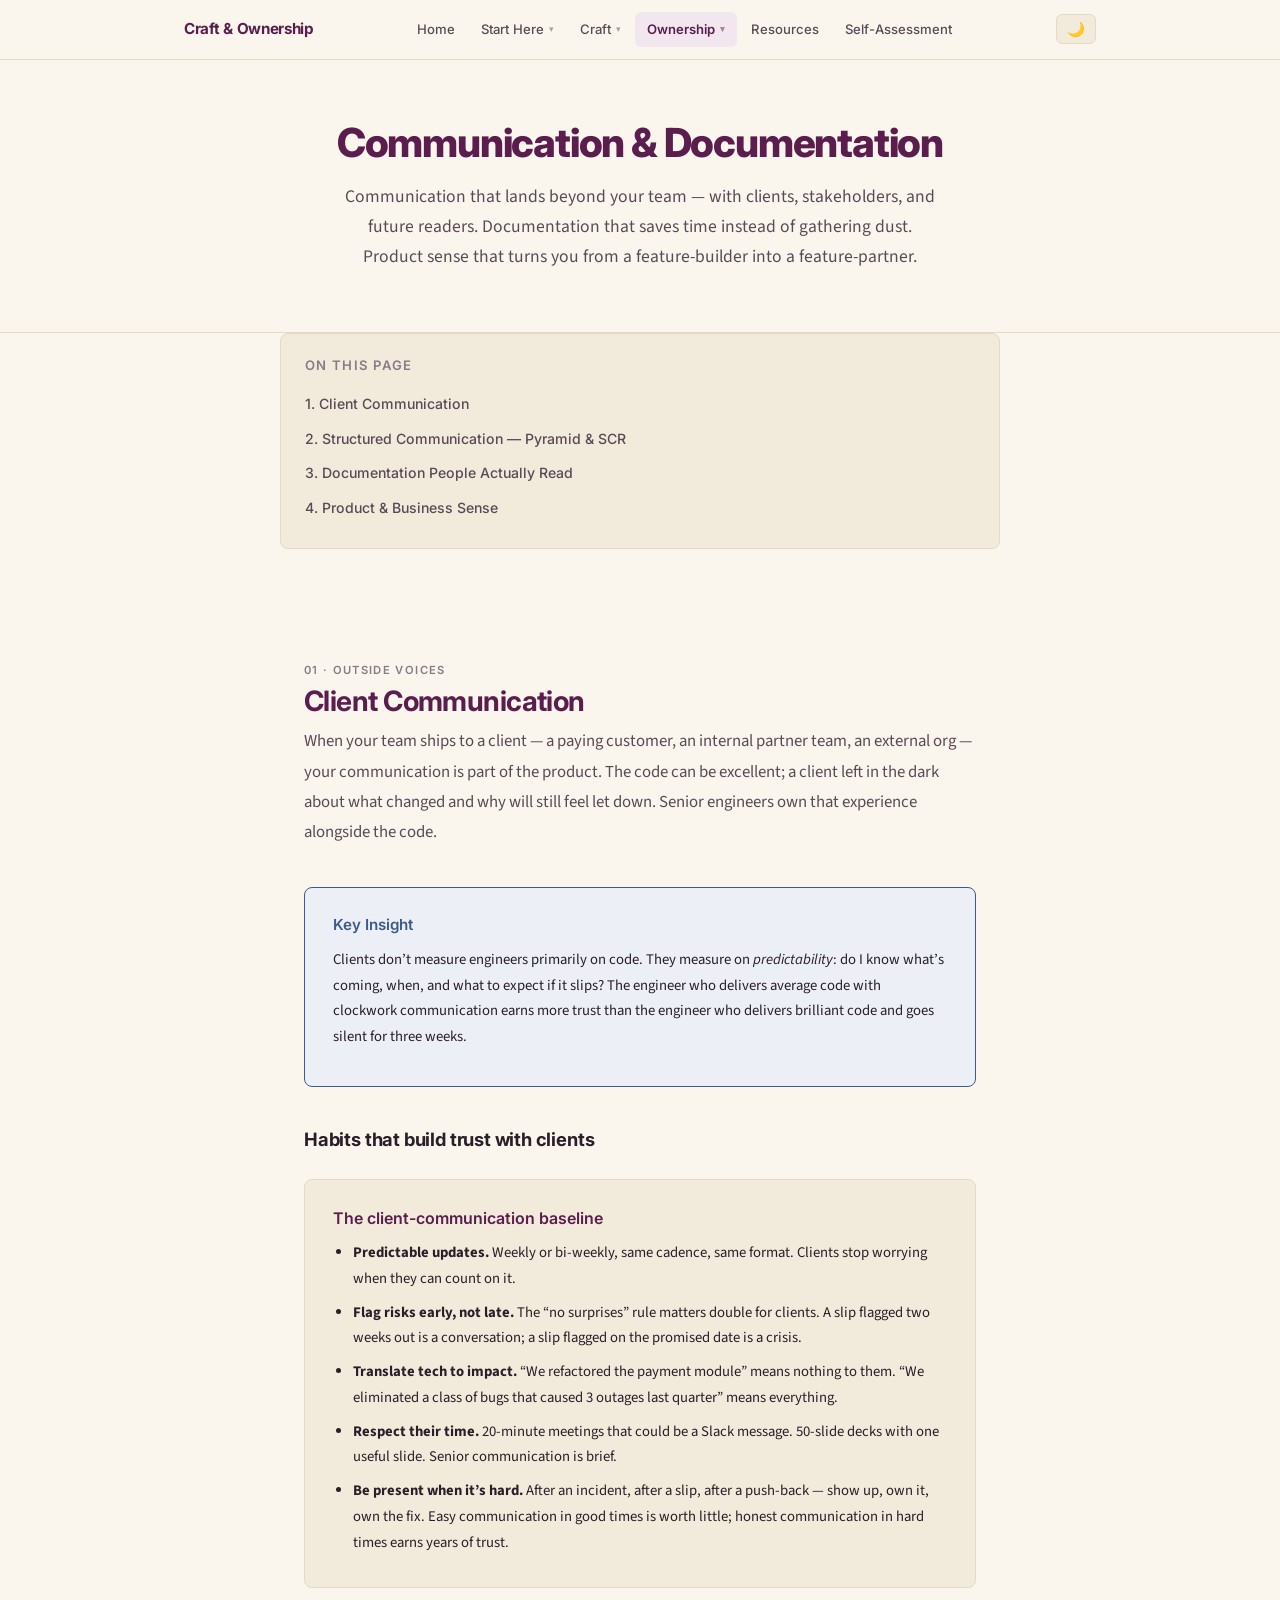
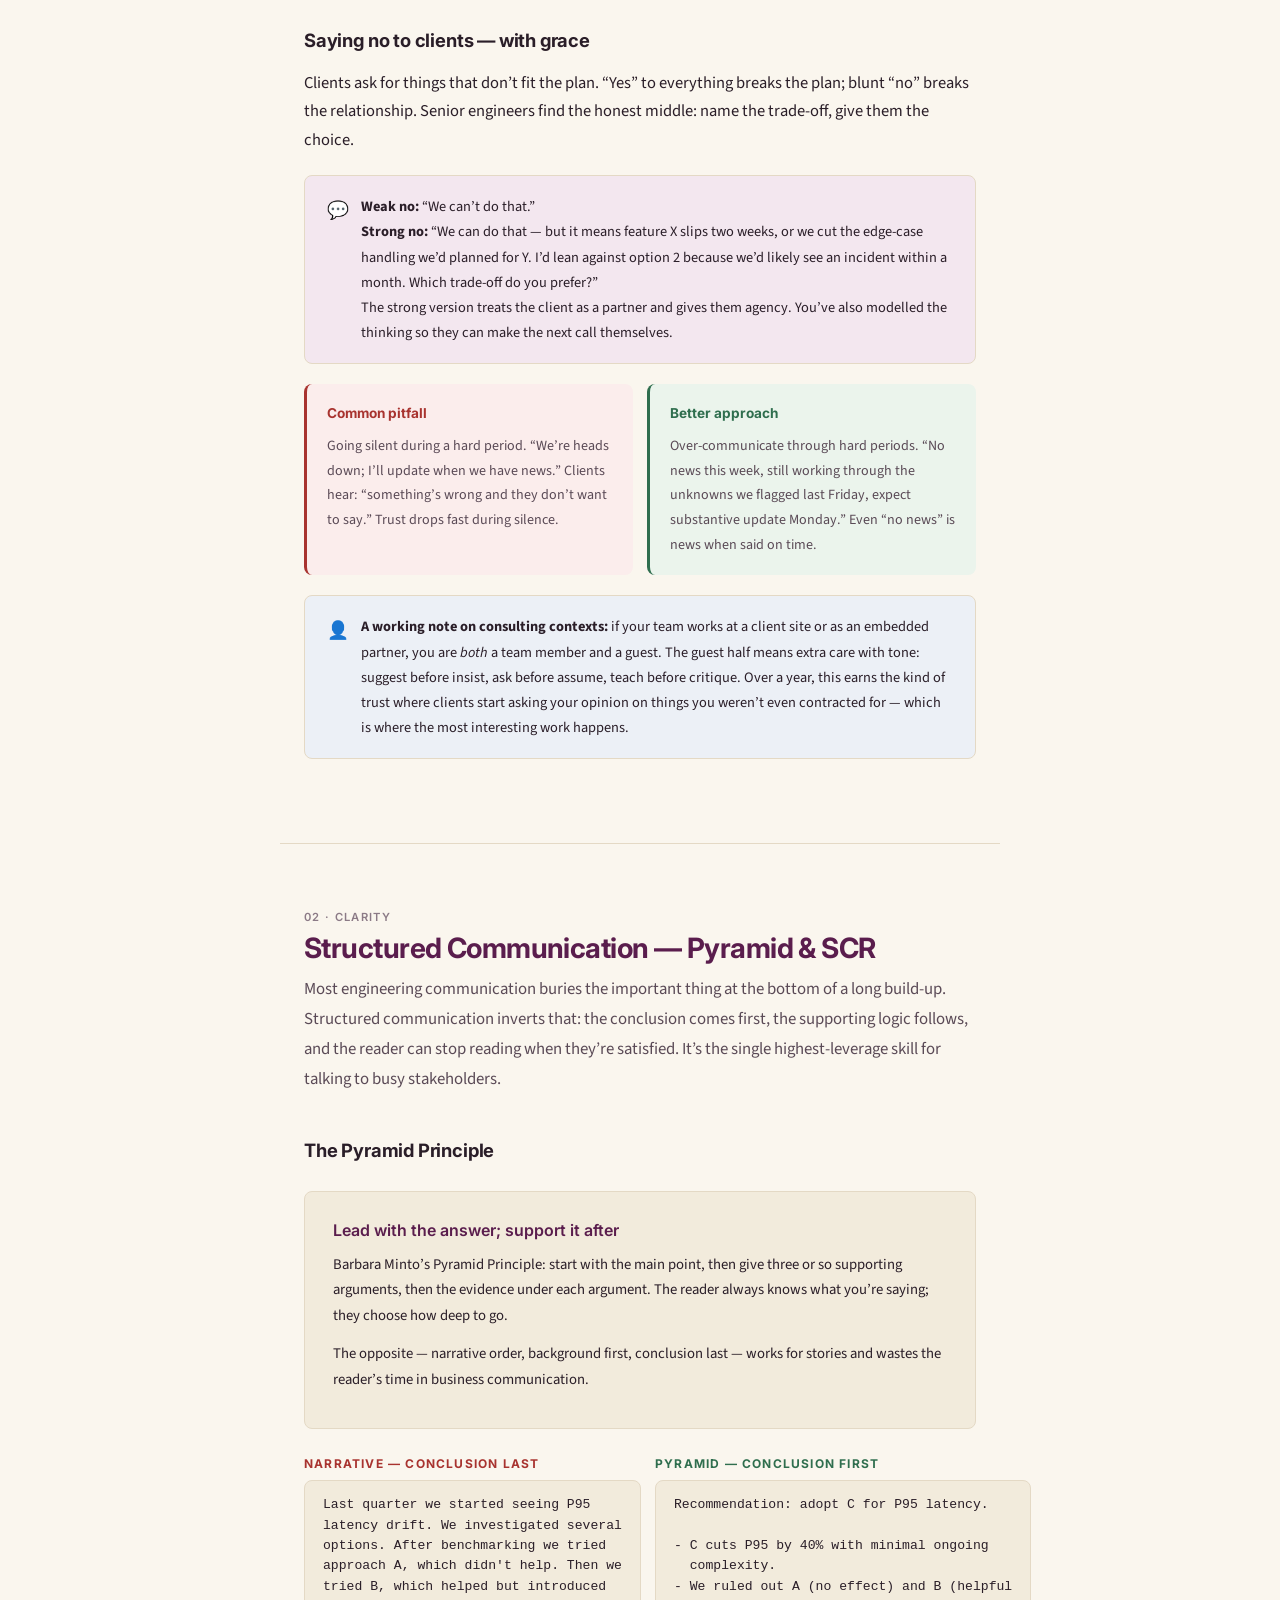
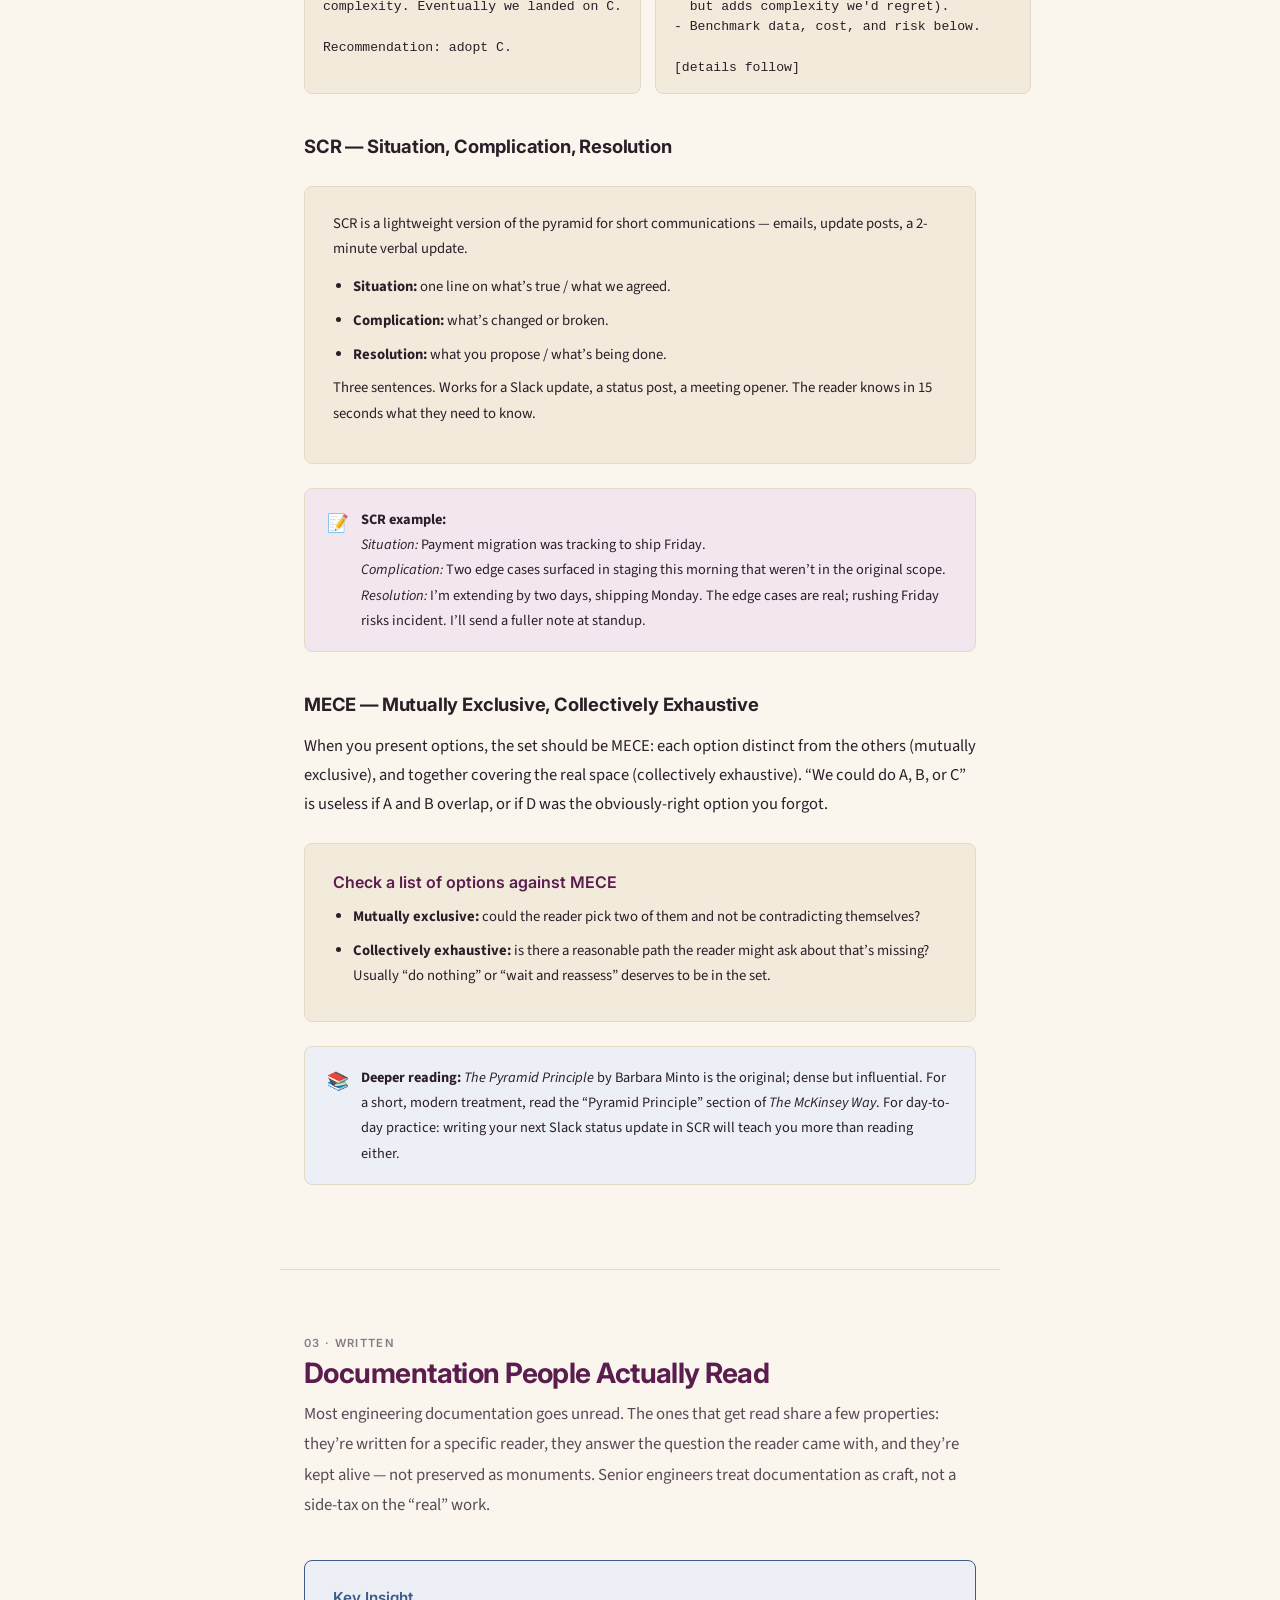
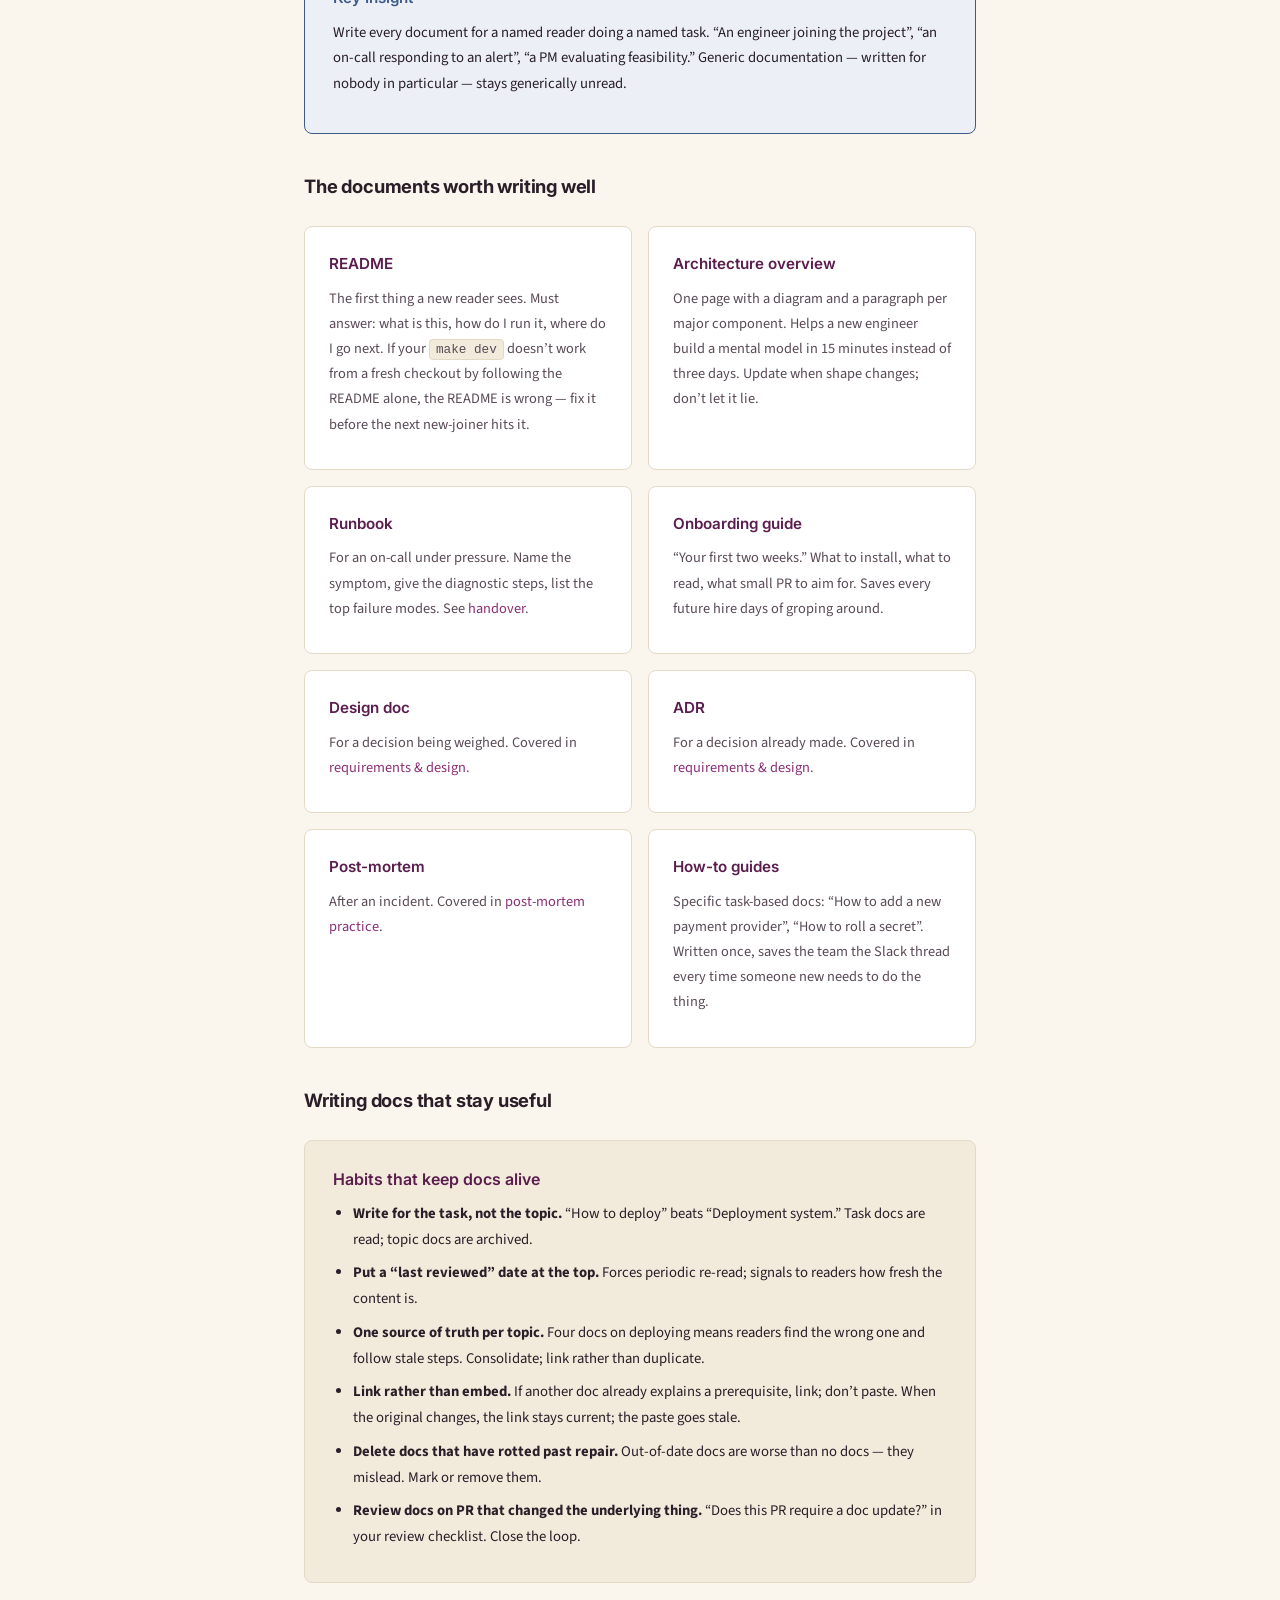
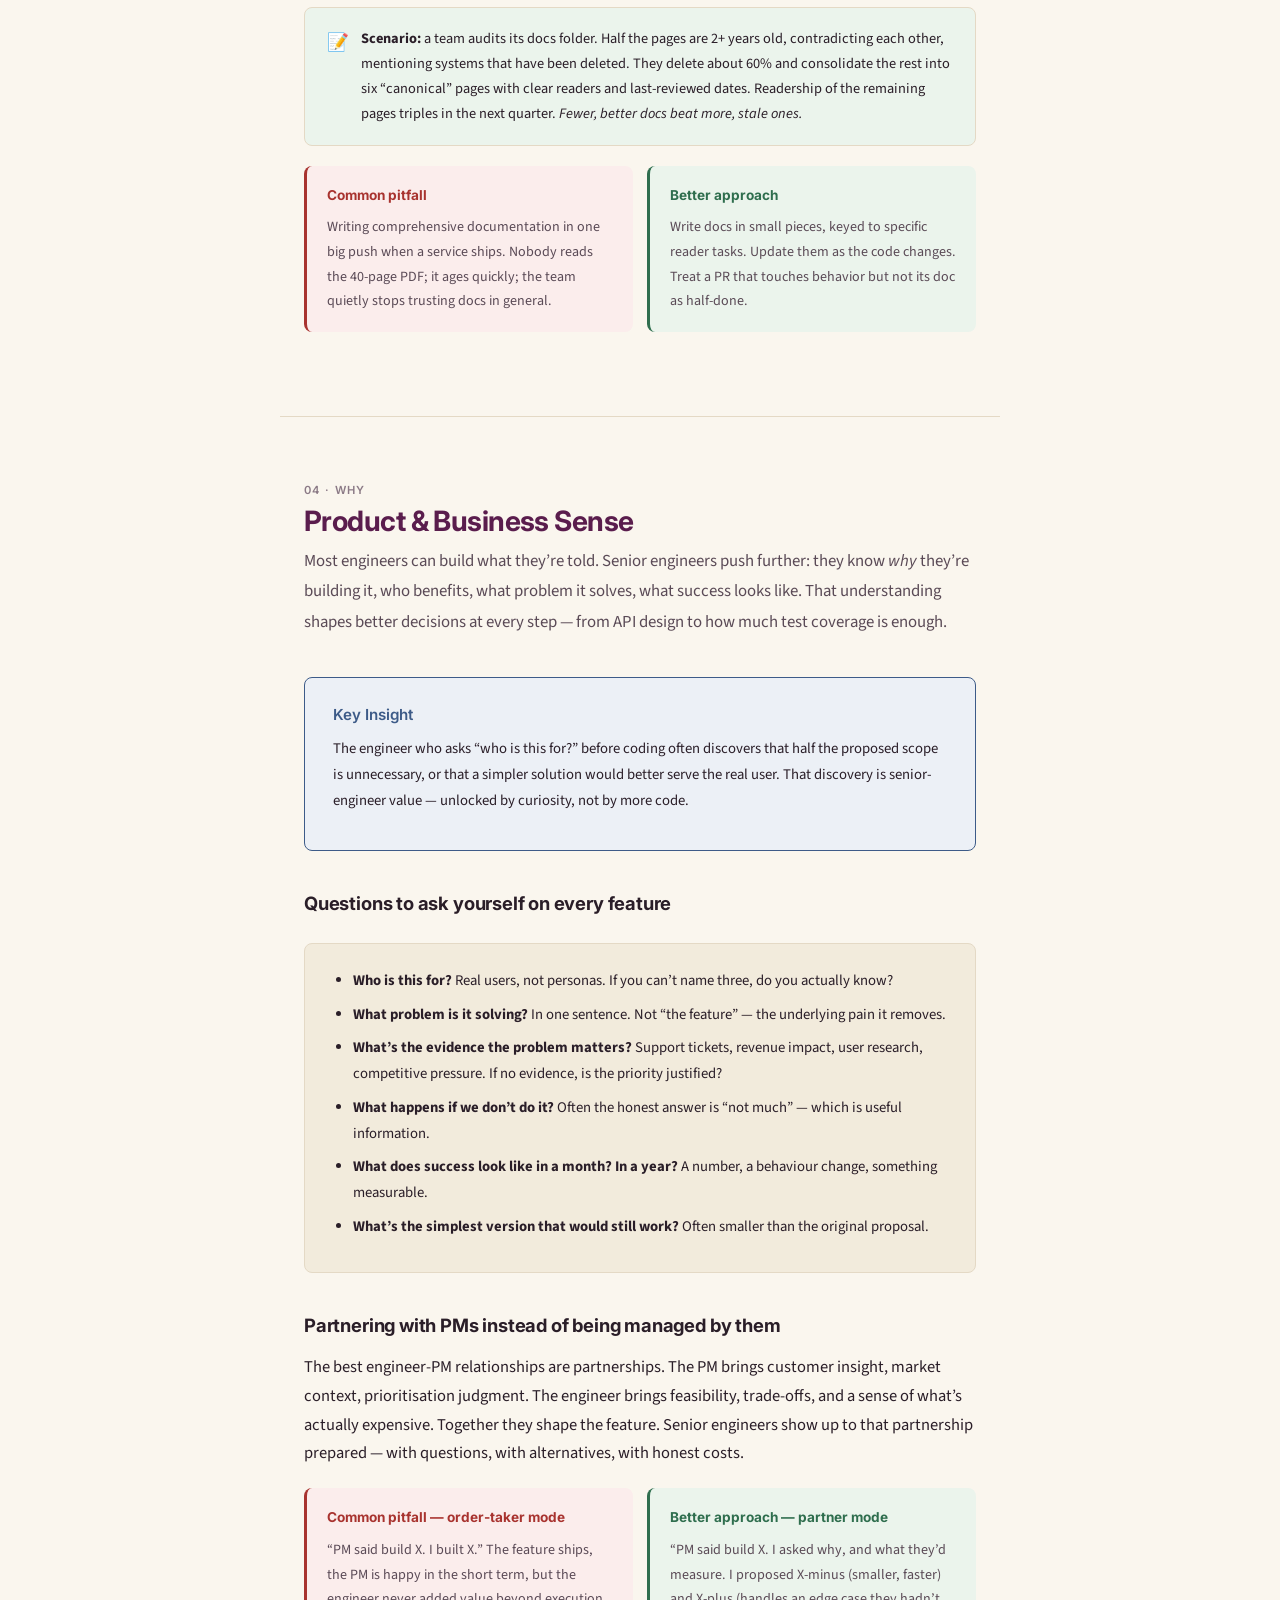
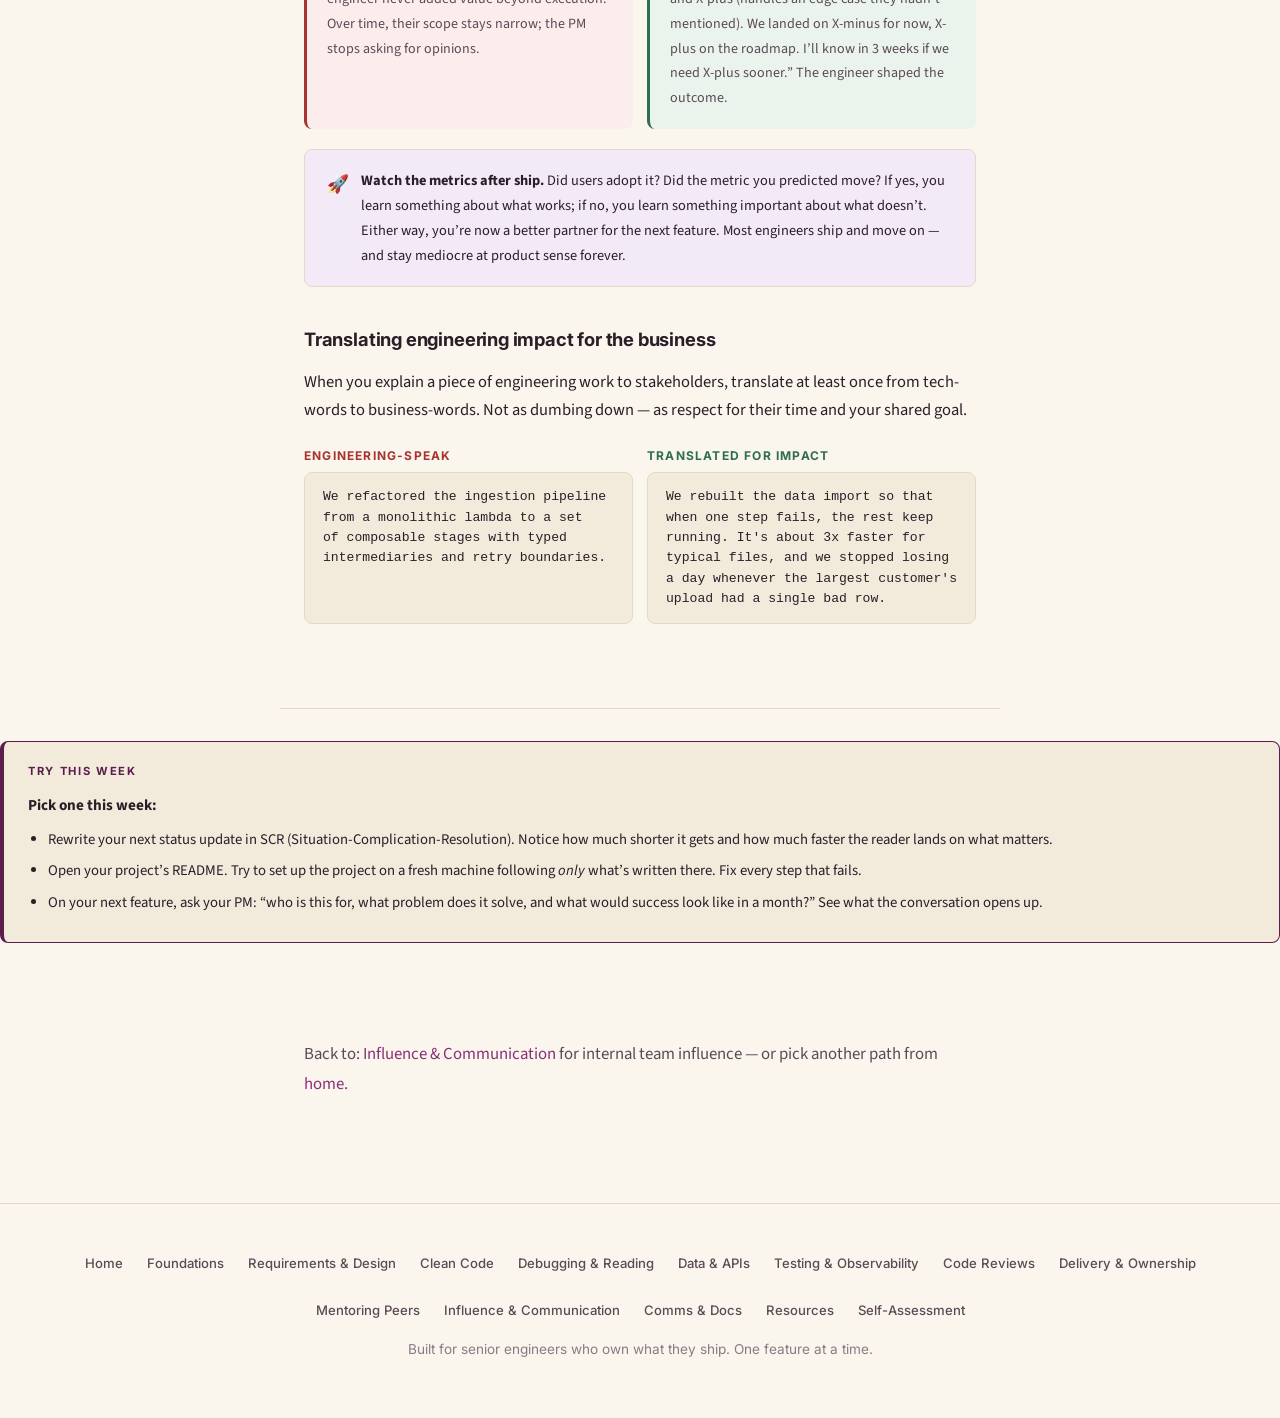
==== communication-docs.html @ ee3b5328 "Initial commit: Craft & Ownership field guide with feedback-driven fixes A self-guided, multi-page f" ====
<!DOCTYPE html>
<html lang="en" data-theme="light">
<head>
  <meta charset="UTF-8">
  <meta name="viewport" content="width=device-width, initial-scale=1.0">
  <title>Communication &amp; Documentation &mdash; Craft &amp; Ownership</title>
  <link rel="preconnect" href="https://fonts.googleapis.com">
  <link rel="preconnect" href="https://fonts.gstatic.com" crossorigin>
  <link href="https://fonts.googleapis.com/css2?family=Inter:wght@400;500;600;700;800&family=Source+Sans+3:wght@400;500;600;700&display=swap" rel="stylesheet">
  <link rel="stylesheet" href="css/styles.css">
</head>
<body data-current-page="communication-docs.html">

  <nav id="navbar">
    <div class="nav-inner">
      <a href="index.html" class="nav-brand">Craft &amp; Ownership</a>
      <div class="nav-links" id="navLinks">
        <a href="index.html">Home</a>
        <div class="nav-dropdown">
          <button class="nav-dropdown-toggle">Start Here</button>
          <div class="nav-dropdown-menu">
            <a href="foundations.html">Foundations</a>
            <a href="requirements-design.html">Requirements &amp; Design</a>
          </div>
        </div>
        <div class="nav-dropdown">
          <button class="nav-dropdown-toggle">Craft</button>
          <div class="nav-dropdown-menu">
            <a href="clean-code.html">Clean Code</a>
            <a href="debugging-reading.html">Debugging &amp; Reading</a>
            <a href="data-api.html">Data &amp; APIs</a>
            <a href="testing-observability.html">Testing &amp; Observability</a>
            <a href="code-reviews.html">Code Reviews</a>
          </div>
        </div>
        <div class="nav-dropdown">
          <button class="nav-dropdown-toggle">Ownership</button>
          <div class="nav-dropdown-menu">
            <a href="delivery-ownership.html">Delivery &amp; Ownership</a>
            <a href="mentoring-peers.html">Mentoring Peers</a>
            <a href="influence-communication.html">Influence &amp; Communication</a>
            <a href="communication-docs.html">Comms &amp; Docs</a>
          </div>
        </div>
        <a href="resources.html">Resources</a>
        <a href="self-assessment.html">Self-Assessment</a>
      </div>
      <div class="nav-right">
        <button class="theme-toggle" id="themeBtn" onclick="toggleTheme()" aria-label="Toggle dark mode">&#127769;</button>
        <button class="hamburger" onclick="toggleMenu()" aria-label="Open menu">&#9776;</button>
      </div>
    </div>
  </nav>

  <div class="page-header">
    <h1>Communication &amp; Documentation</h1>
    <p class="subtitle">Communication that lands beyond your team &mdash; with clients, stakeholders, and future readers. Documentation that saves time instead of gathering dust. Product sense that turns you from a feature-builder into a feature-partner.</p>
  </div>

  <section class="page-toc">
    <h4>On This Page</h4>
    <ul>
      <li><a href="#client">1. Client Communication</a></li>
      <li><a href="#structured">2. Structured Communication &mdash; Pyramid &amp; SCR</a></li>
      <li><a href="#docs">3. Documentation People Actually Read</a></li>
      <li><a href="#product">4. Product &amp; Business Sense</a></li>
    </ul>
  </section>

  <!-- 1. Client Communication -->
  <section class="fade-in" id="client">
    <span class="section-num">01 &middot; Outside Voices</span>
    <h2>Client Communication</h2>
    <p class="section-intro">When your team ships to a client &mdash; a paying customer, an internal partner team, an external org &mdash; your communication is part of the product. The code can be excellent; a client left in the dark about what changed and why will still feel let down. Senior engineers own that experience alongside the code.</p>

    <div class="key-insight">
      <h4>Key Insight</h4>
      <p>Clients don&rsquo;t measure engineers primarily on code. They measure on <em>predictability</em>: do I know what&rsquo;s coming, when, and what to expect if it slips? The engineer who delivers average code with clockwork communication earns more trust than the engineer who delivers brilliant code and goes silent for three weeks.</p>
    </div>

    <h3>Habits that build trust with clients</h3>
    <div class="framework">
      <h4>The client-communication baseline</h4>
      <ul>
        <li><strong>Predictable updates.</strong> Weekly or bi-weekly, same cadence, same format. Clients stop worrying when they can count on it.</li>
        <li><strong>Flag risks early, not late.</strong> The &ldquo;no surprises&rdquo; rule matters double for clients. A slip flagged two weeks out is a conversation; a slip flagged on the promised date is a crisis.</li>
        <li><strong>Translate tech to impact.</strong> &ldquo;We refactored the payment module&rdquo; means nothing to them. &ldquo;We eliminated a class of bugs that caused 3 outages last quarter&rdquo; means everything.</li>
        <li><strong>Respect their time.</strong> 20-minute meetings that could be a Slack message. 50-slide decks with one useful slide. Senior communication is brief.</li>
        <li><strong>Be present when it&rsquo;s hard.</strong> After an incident, after a slip, after a push-back &mdash; show up, own it, own the fix. Easy communication in good times is worth little; honest communication in hard times earns years of trust.</li>
      </ul>
    </div>

    <h3>Saying no to clients &mdash; with grace</h3>
    <p>Clients ask for things that don&rsquo;t fit the plan. &ldquo;Yes&rdquo; to everything breaks the plan; blunt &ldquo;no&rdquo; breaks the relationship. Senior engineers find the honest middle: name the trade-off, give them the choice.</p>

    <div class="tip">
      <span class="tip-icon">&#128172;</span>
      <div>
        <p><strong>Weak no:</strong> &ldquo;We can&rsquo;t do that.&rdquo;</p>
        <p><strong>Strong no:</strong> &ldquo;We can do that &mdash; but it means feature X slips two weeks, or we cut the edge-case handling we&rsquo;d planned for Y. I&rsquo;d lean against option 2 because we&rsquo;d likely see an incident within a month. Which trade-off do you prefer?&rdquo;</p>
        <p>The strong version treats the client as a partner and gives them agency. You&rsquo;ve also modelled the thinking so they can make the next call themselves.</p>
      </div>
    </div>

    <div class="pattern-grid">
      <div class="pitfall">
        <h5>Common pitfall</h5>
        <p>Going silent during a hard period. &ldquo;We&rsquo;re heads down; I&rsquo;ll update when we have news.&rdquo; Clients hear: &ldquo;something&rsquo;s wrong and they don&rsquo;t want to say.&rdquo; Trust drops fast during silence.</p>
      </div>
      <div class="better">
        <h5>Better approach</h5>
        <p>Over-communicate through hard periods. &ldquo;No news this week, still working through the unknowns we flagged last Friday, expect substantive update Monday.&rdquo; Even &ldquo;no news&rdquo; is news when said on time.</p>
      </div>
    </div>

    <div class="tip info-tip">
      <span class="tip-icon">&#128100;</span>
      <div>
        <p><strong>A working note on consulting contexts:</strong> if your team works at a client site or as an embedded partner, you are <em>both</em> a team member and a guest. The guest half means extra care with tone: suggest before insist, ask before assume, teach before critique. Over a year, this earns the kind of trust where clients start asking your opinion on things you weren&rsquo;t even contracted for &mdash; which is where the most interesting work happens.</p>
      </div>
    </div>
  </section>

  <div class="section-divider"></div>

  <!-- 2. Structured Communication -->
  <section class="fade-in" id="structured">
    <span class="section-num">02 &middot; Clarity</span>
    <h2>Structured Communication &mdash; Pyramid &amp; SCR</h2>
    <p class="section-intro">Most engineering communication buries the important thing at the bottom of a long build-up. Structured communication inverts that: the conclusion comes first, the supporting logic follows, and the reader can stop reading when they&rsquo;re satisfied. It&rsquo;s the single highest-leverage skill for talking to busy stakeholders.</p>

    <h3>The Pyramid Principle</h3>
    <div class="framework">
      <h4>Lead with the answer; support it after</h4>
      <p>Barbara Minto&rsquo;s Pyramid Principle: start with the main point, then give three or so supporting arguments, then the evidence under each argument. The reader always knows what you&rsquo;re saying; they choose how deep to go.</p>
      <p>The opposite &mdash; narrative order, background first, conclusion last &mdash; works for stories and wastes the reader&rsquo;s time in business communication.</p>
    </div>

    <div class="code-pair">
      <div>
        <span class="label bad">Narrative &mdash; conclusion last</span>
        <pre class="code-block">Last quarter we started seeing P95
latency drift. We investigated several
options. After benchmarking we tried
approach A, which didn't help. Then we
tried B, which helped but introduced
complexity. Eventually we landed on C.

Recommendation: adopt C.</pre>
      </div>
      <div>
        <span class="label good">Pyramid &mdash; conclusion first</span>
        <pre class="code-block">Recommendation: adopt C for P95 latency.

- C cuts P95 by 40% with minimal ongoing
  complexity.
- We ruled out A (no effect) and B (helpful
  but adds complexity we'd regret).
- Benchmark data, cost, and risk below.

[details follow]</pre>
      </div>
    </div>

    <h3>SCR &mdash; Situation, Complication, Resolution</h3>
    <div class="framework">
      <p>SCR is a lightweight version of the pyramid for short communications &mdash; emails, update posts, a 2-minute verbal update.</p>
      <ul>
        <li><strong>Situation:</strong> one line on what&rsquo;s true / what we agreed.</li>
        <li><strong>Complication:</strong> what&rsquo;s changed or broken.</li>
        <li><strong>Resolution:</strong> what you propose / what&rsquo;s being done.</li>
      </ul>
      <p>Three sentences. Works for a Slack update, a status post, a meeting opener. The reader knows in 15 seconds what they need to know.</p>
    </div>

    <div class="tip">
      <span class="tip-icon">&#128221;</span>
      <div>
        <p><strong>SCR example:</strong></p>
        <p><em>Situation:</em> Payment migration was tracking to ship Friday.<br>
        <em>Complication:</em> Two edge cases surfaced in staging this morning that weren&rsquo;t in the original scope.<br>
        <em>Resolution:</em> I&rsquo;m extending by two days, shipping Monday. The edge cases are real; rushing Friday risks incident. I&rsquo;ll send a fuller note at standup.</p>
      </div>
    </div>

    <h3>MECE &mdash; Mutually Exclusive, Collectively Exhaustive</h3>
    <p>When you present options, the set should be MECE: each option distinct from the others (mutually exclusive), and together covering the real space (collectively exhaustive). &ldquo;We could do A, B, or C&rdquo; is useless if A and B overlap, or if D was the obviously-right option you forgot.</p>

    <div class="framework">
      <h4>Check a list of options against MECE</h4>
      <ul>
        <li><strong>Mutually exclusive:</strong> could the reader pick two of them and not be contradicting themselves?</li>
        <li><strong>Collectively exhaustive:</strong> is there a reasonable path the reader might ask about that&rsquo;s missing? Usually &ldquo;do nothing&rdquo; or &ldquo;wait and reassess&rdquo; deserves to be in the set.</li>
      </ul>
    </div>

    <div class="tip info-tip">
      <span class="tip-icon">&#128218;</span>
      <div>
        <p><strong>Deeper reading:</strong> <em>The Pyramid Principle</em> by Barbara Minto is the original; dense but influential. For a short, modern treatment, read the &ldquo;Pyramid Principle&rdquo; section of <em>The McKinsey Way</em>. For day-to-day practice: writing your next Slack status update in SCR will teach you more than reading either.</p>
      </div>
    </div>
  </section>

  <div class="section-divider"></div>

  <!-- 3. Documentation -->
  <section class="fade-in" id="docs">
    <span class="section-num">03 &middot; Written</span>
    <h2>Documentation People Actually Read</h2>
    <p class="section-intro">Most engineering documentation goes unread. The ones that get read share a few properties: they&rsquo;re written for a specific reader, they answer the question the reader came with, and they&rsquo;re kept alive &mdash; not preserved as monuments. Senior engineers treat documentation as craft, not a side-tax on the &ldquo;real&rdquo; work.</p>

    <div class="key-insight">
      <h4>Key Insight</h4>
      <p>Write every document for a named reader doing a named task. &ldquo;An engineer joining the project&rdquo;, &ldquo;an on-call responding to an alert&rdquo;, &ldquo;a PM evaluating feasibility.&rdquo; Generic documentation &mdash; written for nobody in particular &mdash; stays generically unread.</p>
    </div>

    <h3>The documents worth writing well</h3>
    <div class="card-grid two-col">
      <div class="card">
        <h4>README</h4>
        <p>The first thing a new reader sees. Must answer: what is this, how do I run it, where do I go next. If your <code>make dev</code> doesn&rsquo;t work from a fresh checkout by following the README alone, the README is wrong &mdash; fix it before the next new-joiner hits it.</p>
      </div>
      <div class="card">
        <h4>Architecture overview</h4>
        <p>One page with a diagram and a paragraph per major component. Helps a new engineer build a mental model in 15 minutes instead of three days. Update when shape changes; don&rsquo;t let it lie.</p>
      </div>
      <div class="card">
        <h4>Runbook</h4>
        <p>For an on-call under pressure. Name the symptom, give the diagnostic steps, list the top failure modes. See <a href="delivery-ownership.html#handover">handover</a>.</p>
      </div>
      <div class="card">
        <h4>Onboarding guide</h4>
        <p>&ldquo;Your first two weeks.&rdquo; What to install, what to read, what small PR to aim for. Saves every future hire days of groping around.</p>
      </div>
      <div class="card">
        <h4>Design doc</h4>
        <p>For a decision being weighed. Covered in <a href="requirements-design.html#design-doc">requirements &amp; design</a>.</p>
      </div>
      <div class="card">
        <h4>ADR</h4>
        <p>For a decision already made. Covered in <a href="requirements-design.html#adr">requirements &amp; design</a>.</p>
      </div>
      <div class="card">
        <h4>Post-mortem</h4>
        <p>After an incident. Covered in <a href="delivery-ownership.html#post-mortem">post-mortem practice</a>.</p>
      </div>
      <div class="card">
        <h4>How-to guides</h4>
        <p>Specific task-based docs: &ldquo;How to add a new payment provider&rdquo;, &ldquo;How to roll a secret&rdquo;. Written once, saves the team the Slack thread every time someone new needs to do the thing.</p>
      </div>
    </div>

    <h3>Writing docs that stay useful</h3>
    <div class="framework">
      <h4>Habits that keep docs alive</h4>
      <ul>
        <li><strong>Write for the task, not the topic.</strong> &ldquo;How to deploy&rdquo; beats &ldquo;Deployment system.&rdquo; Task docs are read; topic docs are archived.</li>
        <li><strong>Put a &ldquo;last reviewed&rdquo; date at the top.</strong> Forces periodic re-read; signals to readers how fresh the content is.</li>
        <li><strong>One source of truth per topic.</strong> Four docs on deploying means readers find the wrong one and follow stale steps. Consolidate; link rather than duplicate.</li>
        <li><strong>Link rather than embed.</strong> If another doc already explains a prerequisite, link; don&rsquo;t paste. When the original changes, the link stays current; the paste goes stale.</li>
        <li><strong>Delete docs that have rotted past repair.</strong> Out-of-date docs are worse than no docs &mdash; they mislead. Mark or remove them.</li>
        <li><strong>Review docs on PR that changed the underlying thing.</strong> &ldquo;Does this PR require a doc update?&rdquo; in your review checklist. Close the loop.</li>
      </ul>
    </div>

    <div class="tip success-tip">
      <span class="tip-icon">&#128221;</span>
      <div>
        <p><strong>Scenario:</strong> a team audits its docs folder. Half the pages are 2+ years old, contradicting each other, mentioning systems that have been deleted. They delete about 60% and consolidate the rest into six &ldquo;canonical&rdquo; pages with clear readers and last-reviewed dates. Readership of the remaining pages triples in the next quarter. <em>Fewer, better docs beat more, stale ones.</em></p>
      </div>
    </div>

    <div class="pattern-grid">
      <div class="pitfall">
        <h5>Common pitfall</h5>
        <p>Writing comprehensive documentation in one big push when a service ships. Nobody reads the 40-page PDF; it ages quickly; the team quietly stops trusting docs in general.</p>
      </div>
      <div class="better">
        <h5>Better approach</h5>
        <p>Write docs in small pieces, keyed to specific reader tasks. Update them as the code changes. Treat a PR that touches behavior but not its doc as half-done.</p>
      </div>
    </div>
  </section>

  <div class="section-divider"></div>

  <!-- 4. Product & Business -->
  <section class="fade-in" id="product">
    <span class="section-num">04 &middot; Why</span>
    <h2>Product &amp; Business Sense</h2>
    <p class="section-intro">Most engineers can build what they&rsquo;re told. Senior engineers push further: they know <em>why</em> they&rsquo;re building it, who benefits, what problem it solves, what success looks like. That understanding shapes better decisions at every step &mdash; from API design to how much test coverage is enough.</p>

    <div class="key-insight">
      <h4>Key Insight</h4>
      <p>The engineer who asks &ldquo;who is this for?&rdquo; before coding often discovers that half the proposed scope is unnecessary, or that a simpler solution would better serve the real user. That discovery is senior-engineer value &mdash; unlocked by curiosity, not by more code.</p>
    </div>

    <h3>Questions to ask yourself on every feature</h3>
    <div class="framework">
      <ul>
        <li><strong>Who is this for?</strong> Real users, not personas. If you can&rsquo;t name three, do you actually know?</li>
        <li><strong>What problem is it solving?</strong> In one sentence. Not &ldquo;the feature&rdquo; &mdash; the underlying pain it removes.</li>
        <li><strong>What&rsquo;s the evidence the problem matters?</strong> Support tickets, revenue impact, user research, competitive pressure. If no evidence, is the priority justified?</li>
        <li><strong>What happens if we don&rsquo;t do it?</strong> Often the honest answer is &ldquo;not much&rdquo; &mdash; which is useful information.</li>
        <li><strong>What does success look like in a month? In a year?</strong> A number, a behaviour change, something measurable.</li>
        <li><strong>What&rsquo;s the simplest version that would still work?</strong> Often smaller than the original proposal.</li>
      </ul>
    </div>

    <h3>Partnering with PMs instead of being managed by them</h3>
    <p>The best engineer-PM relationships are partnerships. The PM brings customer insight, market context, prioritisation judgment. The engineer brings feasibility, trade-offs, and a sense of what&rsquo;s actually expensive. Together they shape the feature. Senior engineers show up to that partnership prepared &mdash; with questions, with alternatives, with honest costs.</p>

    <div class="pattern-grid">
      <div class="pitfall">
        <h5>Common pitfall &mdash; order-taker mode</h5>
        <p>&ldquo;PM said build X. I built X.&rdquo; The feature ships, the PM is happy in the short term, but the engineer never added value beyond execution. Over time, their scope stays narrow; the PM stops asking for opinions.</p>
      </div>
      <div class="better">
        <h5>Better approach &mdash; partner mode</h5>
        <p>&ldquo;PM said build X. I asked why, and what they&rsquo;d measure. I proposed X-minus (smaller, faster) and X-plus (handles an edge case they hadn&rsquo;t mentioned). We landed on X-minus for now, X-plus on the roadmap. I&rsquo;ll know in 3 weeks if we need X-plus sooner.&rdquo; The engineer shaped the outcome.</p>
      </div>
    </div>

    <div class="tip purple-tip">
      <span class="tip-icon">&#128640;</span>
      <div>
        <p><strong>Watch the metrics after ship.</strong> Did users adopt it? Did the metric you predicted move? If yes, you learn something about what works; if no, you learn something important about what doesn&rsquo;t. Either way, you&rsquo;re now a better partner for the next feature. Most engineers ship and move on &mdash; and stay mediocre at product sense forever.</p>
      </div>
    </div>

    <h3>Translating engineering impact for the business</h3>
    <p>When you explain a piece of engineering work to stakeholders, translate at least once from tech-words to business-words. Not as dumbing down &mdash; as respect for their time and your shared goal.</p>

    <div class="code-pair">
      <div>
        <span class="label bad">Engineering-speak</span>
        <pre class="code-block">We refactored the ingestion pipeline
from a monolithic lambda to a set
of composable stages with typed
intermediaries and retry boundaries.</pre>
      </div>
      <div>
        <span class="label good">Translated for impact</span>
        <pre class="code-block">We rebuilt the data import so that
when one step fails, the rest keep
running. It's about 3x faster for
typical files, and we stopped losing
a day whenever the largest customer's
upload had a single bad row.</pre>
      </div>
    </div>
  </section>

  <div class="section-divider"></div>

  <div class="try-this">
    <p><strong>Pick one this week:</strong></p>
    <ul>
      <li>Rewrite your next status update in SCR (Situation-Complication-Resolution). Notice how much shorter it gets and how much faster the reader lands on what matters.</li>
      <li>Open your project&rsquo;s README. Try to set up the project on a fresh machine following <em>only</em> what&rsquo;s written there. Fix every step that fails.</li>
      <li>On your next feature, ask your PM: &ldquo;who is this for, what problem does it solve, and what would success look like in a month?&rdquo; See what the conversation opens up.</li>
    </ul>
  </div>

  <section class="fade-in">
    <p class="section-intro">Back to: <a href="influence-communication.html">Influence &amp; Communication</a> for internal team influence &mdash; or pick another path from <a href="index.html">home</a>.</p>
  </section>

  <footer>
    <div class="footer-links">
      <a href="index.html">Home</a>
      <a href="foundations.html">Foundations</a>
      <a href="requirements-design.html">Requirements &amp; Design</a>
      <a href="clean-code.html">Clean Code</a>
      <a href="debugging-reading.html">Debugging &amp; Reading</a>
      <a href="data-api.html">Data &amp; APIs</a>
      <a href="testing-observability.html">Testing &amp; Observability</a>
      <a href="code-reviews.html">Code Reviews</a>
      <a href="delivery-ownership.html">Delivery &amp; Ownership</a>
      <a href="mentoring-peers.html">Mentoring Peers</a>
      <a href="influence-communication.html">Influence &amp; Communication</a>
      <a href="communication-docs.html">Comms &amp; Docs</a>
      <a href="resources.html">Resources</a>
      <a href="self-assessment.html">Self-Assessment</a>
    </div>
    <p>Built for senior engineers who own what they ship. One feature at a time.</p>
  </footer>

  <script src="js/script.js"></script>
</body>
</html>
---- css/styles.css ----
/* ═══════════════════════════════════════════
   Craft & Ownership — Design System
   Palette: "Plum & Parchment"
   Fonts: Source Sans 3 (body) + Inter (headings/UI)
   ═══════════════════════════════════════════ */

:root {
  --bg: #FAF6EE;
  --bg-alt: #F2EBDC;
  --bg-card: #FFFFFF;
  --text: #2A1E28;
  --text-secondary: #5A4A56;
  --text-muted: #8B7A86;
  --accent: #5A1D4D;
  --accent-light: #7A2E6B;
  --accent-link: #8B2F76;
  --accent-pale: #F3E7EF;
  --border: #E4D9C5;
  --border-light: #EFE7D5;
  --success: #2F6E4E;
  --success-pale: #EBF4EC;
  --warning: #9C5A0C;
  --warning-pale: #FDF5E6;
  --danger: #A8332F;
  --danger-pale: #FBEDEC;
  --info: #3D5B88;
  --info-pale: #ECF0F6;
  --purple: #6B21A8;
  --purple-pale: #F3EAF7;
  --shadow-sm: 0 1px 3px rgba(42,30,40,0.06);
  --shadow: 0 2px 8px rgba(42,30,40,0.07);
  --shadow-lg: 0 4px 16px rgba(42,30,40,0.09);
  --radius: 8px;
  --radius-lg: 12px;
  --transition: 0.2s ease;
  --content-width: 720px;
  --page-width: 960px;
}

[data-theme="dark"] {
  --bg: #1C1418;
  --bg-alt: #261B22;
  --bg-card: #261B22;
  --text: #F0E6D6;
  --text-secondary: #BDADB4;
  --text-muted: #8B7A86;
  --accent: #D280B8;
  --accent-light: #E6A0CF;
  --accent-link: #E6A0CF;
  --accent-pale: #3A1F33;
  --border: #3F2E38;
  --border-light: #2F232A;
  --success: #6DC08A;
  --success-pale: #1E3328;
  --warning: #E0A050;
  --warning-pale: #3A2A14;
  --danger: #E58A84;
  --danger-pale: #3A1D1B;
  --info: #8AA8D8;
  --info-pale: #1E2A3B;
  --purple: #C894EB;
  --purple-pale: #2D1B3A;
  --shadow-sm: 0 1px 3px rgba(0,0,0,0.3);
  --shadow: 0 2px 8px rgba(0,0,0,0.3);
  --shadow-lg: 0 4px 16px rgba(0,0,0,0.45);
}

/* ─── RESET ─── */
*, *::before, *::after { margin: 0; padding: 0; box-sizing: border-box; }
html { scroll-behavior: smooth; }
body {
  font-family: 'Source Sans 3', 'Segoe UI', system-ui, -apple-system, sans-serif;
  background: var(--bg);
  color: var(--text);
  line-height: 1.75;
  font-size: 16.5px;
  transition: background 0.3s, color 0.3s;
  -webkit-font-smoothing: antialiased;
}

/* ─── TYPOGRAPHY ─── */
h1, h2, h3, h4, h5, h6, nav, footer, .nav-brand, .cta-btn, .tab-header,
.checklist-item label, .tech-badge, .role-badge, .theme-toggle,
.accordion-header, .reveal-btn, button, .card h4, .framework h4,
.comparison th, .comparison td, .section-num, .page-toc {
  font-family: 'Inter', -apple-system, BlinkMacSystemFont, 'Segoe UI', sans-serif;
}

h1 { font-size: 2.5rem; font-weight: 800; color: var(--accent); letter-spacing: -0.03em; line-height: 1.15; }
h2 { font-size: 1.75rem; font-weight: 700; color: var(--accent); letter-spacing: -0.02em; line-height: 1.2; margin-bottom: 8px; }
h3 { font-size: 1.15rem; font-weight: 700; color: var(--text); margin: 36px 0 12px; letter-spacing: -0.01em; }
h4 { font-size: 0.95rem; font-weight: 600; color: var(--accent); margin: 16px 0 8px; }
p { margin-bottom: 12px; }
a { color: var(--accent-link); text-decoration: none; transition: var(--transition); }
a:hover { text-decoration: underline; }
strong { font-weight: 700; }
code {
  font-family: 'JetBrains Mono', 'Fira Code', 'Consolas', monospace;
  font-size: 0.88em; background: var(--bg-alt); padding: 2px 6px;
  border-radius: 4px; border: 1px solid var(--border);
}

.section-num {
  font-size: 0.7rem; font-weight: 600; color: var(--text-muted);
  display: block; margin-bottom: 4px; letter-spacing: 0.12em; text-transform: uppercase;
}
.section-intro {
  font-size: 1.05rem; color: var(--text-secondary); margin-bottom: 40px;
  max-width: var(--content-width); line-height: 1.8;
}

/* ─── NAVIGATION ─── */
nav {
  position: fixed; top: 0; left: 0; right: 0; z-index: 1000;
  background: var(--bg); border-bottom: 1px solid var(--border);
  transition: box-shadow 0.2s;
}
nav.scrolled { box-shadow: var(--shadow); }
.nav-inner {
  max-width: var(--page-width); margin: 0 auto;
  display: flex; align-items: center; justify-content: space-between;
  padding: 12px 24px; gap: 16px;
}
.nav-brand {
  font-weight: 700; font-size: 0.95rem; color: var(--accent);
  text-decoration: none; white-space: nowrap; letter-spacing: -0.02em;
}
.nav-links { display: flex; gap: 2px; align-items: center; }
.nav-links a {
  text-decoration: none; color: var(--text-secondary);
  padding: 6px 12px; border-radius: 6px; font-size: 0.82rem;
  transition: var(--transition); font-weight: 500; white-space: nowrap;
}
.nav-links a:hover { background: var(--accent-pale); color: var(--accent); text-decoration: none; }
.nav-links a.active { background: var(--accent-pale); color: var(--accent); font-weight: 600; }
.nav-right { display: flex; align-items: center; gap: 8px; }
.hamburger {
  display: none; background: none; border: none; cursor: pointer;
  font-size: 1.4rem; color: var(--accent); padding: 4px;
}

/* ─── Nav Dropdowns ─── */
.nav-dropdown {
  position: relative;
  display: flex;
  align-items: center;
}
.nav-dropdown-toggle {
  color: var(--text-secondary);
  padding: 6px 12px; border-radius: 6px; font-size: 0.82rem;
  font-weight: 500; white-space: nowrap;
  cursor: pointer; display: inline-flex; align-items: center; gap: 4px;
  background: none; border: none; outline: none;
  font-family: 'Inter', -apple-system, BlinkMacSystemFont, 'Segoe UI', sans-serif;
  line-height: 1.75;
  transition: var(--transition);
  -webkit-appearance: none;
  appearance: none;
}
.nav-dropdown-toggle::after {
  content: '▾'; font-size: 0.65em; opacity: 0.5; margin-left: 1px;
}
.nav-dropdown-toggle:hover { background: var(--accent-pale); color: var(--accent); }
.nav-dropdown.active > .nav-dropdown-toggle { background: var(--accent-pale); color: var(--accent); font-weight: 600; }
.nav-dropdown-menu {
  display: none !important;
  position: absolute; top: 100%; left: 0;
  margin-top: 4px;
  background: var(--bg); border: 1px solid var(--border);
  border-radius: var(--radius); box-shadow: var(--shadow-lg);
  padding: 6px 0; min-width: 220px; z-index: 1001;
}
.nav-dropdown-menu::before {
  content: ''; position: absolute; top: -8px; left: 0; right: 0; height: 8px;
}
.nav-dropdown:hover > .nav-dropdown-menu,
.nav-dropdown:focus-within > .nav-dropdown-menu { display: block !important; }
.nav-dropdown-menu a {
  display: block; padding: 8px 16px; color: var(--text-secondary);
  font-size: 0.82rem; font-weight: 500; text-decoration: none;
  transition: var(--transition); white-space: nowrap;
}
.nav-dropdown-menu a:hover { background: var(--accent-pale); color: var(--accent); text-decoration: none; }
.nav-dropdown-menu a.active { color: var(--accent); font-weight: 600; background: var(--accent-pale); }

.theme-toggle {
  background: var(--bg-alt); border: 1px solid var(--border); cursor: pointer;
  padding: 5px 10px; border-radius: 6px; font-size: 0.9rem;
  transition: var(--transition);
}
.theme-toggle:hover { background: var(--accent-pale); }

@media (max-width: 860px) {
  .nav-links { display: none; }
  .nav-links.open {
    display: flex; flex-direction: column; align-items: stretch; gap: 4px;
    position: absolute; top: 100%; left: 0; right: 0;
    background: var(--bg); padding: 12px 16px;
    border-bottom: 1px solid var(--border); box-shadow: var(--shadow);
  }
  .nav-links.open > a { text-align: left; }
  .hamburger { display: block; }
  .nav-dropdown { width: 100%; display: block; }
  .nav-dropdown-toggle { width: 100%; justify-content: space-between; text-align: left; }
  .nav-dropdown-menu {
    position: static !important; box-shadow: none !important; border: none !important;
    padding: 0 0 0 16px !important; margin-top: 0 !important; min-width: auto !important;
    display: none !important;
  }
  .nav-dropdown-menu::before { display: none; }
  .nav-dropdown:hover > .nav-dropdown-menu { display: none !important; }
  .nav-dropdown.open > .nav-dropdown-menu { display: block !important; }
}

/* ─── PAGE LAYOUT ─── */
.page-header {
  padding: 120px 24px 60px; text-align: center;
  border-bottom: 1px solid var(--border);
}
.page-header h1 { margin-bottom: 16px; }
.page-header .subtitle {
  font-size: 1.1rem; color: var(--text-secondary);
  max-width: 600px; margin: 0 auto; line-height: 1.7;
}

section {
  max-width: var(--content-width); margin: 0 auto;
  padding: 64px 24px;
}
section.wide { max-width: var(--page-width); }

.section-divider {
  max-width: var(--content-width); margin: 0 auto;
  height: 1px; background: var(--border);
}

/* ─── HERO (home page only) ─── */
.hero {
  min-height: 85vh; display: flex; align-items: center; justify-content: center;
  text-align: center; padding: 120px 24px 80px;
}
.hero-content { max-width: 640px; }
.hero h1 { font-size: clamp(2rem, 5vw, 3rem); margin-bottom: 20px; }
.hero .subtitle {
  font-size: 1.15rem; color: var(--text-secondary);
  margin-bottom: 16px; line-height: 1.7;
}
.hero .tagline {
  font-size: 0.95rem; color: var(--text-muted);
  font-style: italic; margin-bottom: 48px;
}
.cta-btn {
  display: inline-block; background: var(--accent); color: white;
  padding: 14px 32px; border-radius: 6px; text-decoration: none;
  font-weight: 600; font-size: 0.9rem; transition: var(--transition);
  letter-spacing: 0.01em;
}
.cta-btn:hover { background: var(--accent-light); text-decoration: none; transform: translateY(-1px); box-shadow: var(--shadow-lg); }

/* ─── CARDS ─── */
.card-grid {
  display: grid; grid-template-columns: repeat(auto-fit, minmax(280px, 1fr));
  gap: 16px; margin: 24px 0;
}
.card-grid.two-col { grid-template-columns: repeat(auto-fit, minmax(300px, 1fr)); }
.card-grid.three-col { grid-template-columns: repeat(auto-fit, minmax(220px, 1fr)); }
.card {
  background: var(--bg-card); border-radius: var(--radius);
  padding: 24px; border: 1px solid var(--border);
  transition: var(--transition);
}
.card:hover { box-shadow: var(--shadow); border-color: var(--accent-pale); }
.card h4 { margin-top: 0; font-size: 0.95rem; }
.card p { color: var(--text-secondary); font-size: 0.9rem; margin-bottom: 8px; }
.card ul { margin: 8px 0 0 18px; }
.card ul li { color: var(--text-secondary); font-size: 0.9rem; margin-bottom: 4px; }
.card a.card-link {
  display: inline-block; margin-top: 12px; font-size: 0.85rem;
  font-weight: 600; color: var(--accent-link);
  font-family: 'Inter', sans-serif;
}
.card a.card-link:hover { text-decoration: underline; }

/* ─── PATH CARDS (home page) ─── */
.path-grid {
  display: grid; grid-template-columns: repeat(auto-fit, minmax(280px, 1fr));
  gap: 20px; margin: 40px auto; max-width: var(--page-width); padding: 0 24px;
}
.path-card {
  background: var(--bg-card); border: 1px solid var(--border);
  border-radius: var(--radius-lg); padding: 32px 28px;
  text-decoration: none; color: var(--text); transition: var(--transition);
  display: block;
}
.path-card:hover {
  border-color: var(--accent); box-shadow: var(--shadow-lg);
  transform: translateY(-2px); text-decoration: none;
}
.path-card .path-icon { font-size: 1.8rem; margin-bottom: 16px; display: block; }
.path-card h3 {
  font-size: 1.05rem; margin: 0 0 8px; color: var(--accent);
  font-family: 'Inter', sans-serif;
}
.path-card p { font-size: 0.9rem; color: var(--text-secondary); margin: 0; line-height: 1.6; }
.path-card .path-chapters {
  font-size: 0.78rem; color: var(--text-muted); margin-top: 12px;
  font-family: 'Inter', sans-serif; font-weight: 500;
}

/* ─── IN-PAGE TABLE OF CONTENTS ─── */
.page-toc {
  background: var(--bg-alt); border: 1px solid var(--border);
  border-radius: var(--radius); padding: 20px 24px;
  margin: 0 auto 48px; max-width: var(--content-width);
}
.page-toc h4 { margin: 0 0 12px; font-size: 0.82rem; color: var(--text-muted); text-transform: uppercase; letter-spacing: 0.1em; }
.page-toc ul { list-style: none; margin: 0; padding: 0; }
.page-toc li { margin-bottom: 6px; }
.page-toc a {
  font-size: 0.88rem; color: var(--text-secondary); text-decoration: none;
  font-weight: 500; transition: var(--transition);
}
.page-toc a:hover { color: var(--accent-link); }

/* ─── FRAMEWORK BOX ─── */
.framework {
  background: var(--bg-alt); border: 1px solid var(--border);
  border-radius: var(--radius); padding: 24px 28px; margin: 24px 0;
}
.framework h4 { color: var(--accent); margin-top: 0; font-size: 1rem; }
.framework ol, .framework ul { margin-left: 20px; }
.framework li { font-size: 0.92rem; margin-bottom: 8px; }
.framework p { font-size: 0.92rem; }

/* ─── TIP / INSIGHT BOXES ─── */
.tip {
  border-radius: var(--radius); padding: 18px 22px; margin: 20px 0;
  display: flex; gap: 12px; align-items: flex-start;
  background: var(--accent-pale); border: 1px solid var(--border);
}
.tip .tip-icon { font-size: 1.1rem; flex-shrink: 0; margin-top: 2px; }
.tip p { font-size: 0.9rem; margin: 0; }
.tip.success-tip { background: var(--success-pale); }
.tip.warning-tip { background: var(--warning-pale); }
.tip.danger-tip { background: var(--danger-pale); }
.tip.info-tip { background: var(--info-pale); }
.tip.purple-tip { background: var(--purple-pale); }

/* ─── KEY INSIGHT ─── */
.key-insight {
  background: var(--info-pale); border: 1px solid var(--info);
  border-radius: var(--radius); padding: 24px 28px; margin: 28px 0;
}
.key-insight h4 { color: var(--info); margin-top: 0; font-size: 0.95rem; }
.key-insight p { font-size: 0.92rem; }

/* ─── QUOTE ─── */
.quote {
  border-left: 3px solid var(--accent);
  padding: 16px 24px; margin: 28px 0;
  background: var(--bg-alt); border-radius: 0 var(--radius) var(--radius) 0;
}
.quote p { font-style: italic; font-size: 1rem; margin: 0; }
.quote .attribution {
  font-style: normal; font-size: 0.82rem;
  color: var(--text-muted); margin-top: 8px;
  font-family: 'Inter', sans-serif;
}

/* ─── COMPARISON TABLE ─── */
.comparison {
  width: 100%; border-collapse: collapse; margin: 24px 0;
  background: var(--bg-card); border-radius: var(--radius);
  overflow: hidden; border: 1px solid var(--border);
}
.comparison th {
  background: var(--accent); color: white; padding: 12px 16px;
  text-align: left; font-size: 0.85rem; font-weight: 600;
}
.comparison td {
  padding: 11px 16px; border-bottom: 1px solid var(--border-light);
  font-size: 0.88rem;
}
.comparison tr:last-child td { border-bottom: none; }
.comparison tr:hover td { background: var(--bg-alt); }

/* ─── CHECKLIST ─── */
.checklist {
  background: var(--bg-card); border-radius: var(--radius);
  padding: 24px; margin: 24px 0; border: 1px solid var(--border);
}
.checklist h4 { margin-top: 0; font-size: 0.9rem; }
.checklist-item {
  display: flex; align-items: flex-start; gap: 12px;
  padding: 8px 0; border-bottom: 1px solid var(--border-light);
}
.checklist-item:last-child { border-bottom: none; }
.checklist-item input[type="checkbox"] {
  width: 18px; height: 18px; accent-color: var(--accent);
  margin-top: 4px; flex-shrink: 0; cursor: pointer;
}
.checklist-item label { font-size: 0.9rem; cursor: pointer; line-height: 1.6; }
.checklist-item label strong { color: var(--accent); }

/* ─── ACCORDION ─── */
.accordion { margin: 24px 0; }
.accordion-item {
  background: var(--bg-card); border-radius: var(--radius);
  margin-bottom: 6px; border: 1px solid var(--border); overflow: hidden;
}
.accordion-header {
  padding: 14px 20px; cursor: pointer; display: flex;
  justify-content: space-between; align-items: center;
  font-weight: 600; font-size: 0.9rem; transition: var(--transition);
  color: var(--text);
}
.accordion-header:hover { background: var(--bg-alt); }
.accordion-header .arrow {
  transition: transform 0.3s; font-size: 0.7rem; color: var(--text-muted);
}
.accordion-item.open .accordion-header { background: var(--bg-alt); }
.accordion-item.open .accordion-header .arrow { transform: rotate(180deg); }
.accordion-body {
  max-height: 0; overflow: hidden; transition: max-height 0.4s ease;
  padding: 0 20px;
}
.accordion-item.open .accordion-body { max-height: 3000px; padding: 0 20px 18px; }
.accordion-body ul { margin-left: 18px; }
.accordion-body li { font-size: 0.9rem; margin-bottom: 6px; }
.accordion-body p { font-size: 0.9rem; margin-bottom: 8px; }

/* ─── PATTERN GRID (pitfall vs. better approach) ─── */
.pattern-grid { display: grid; grid-template-columns: 1fr 1fr; gap: 14px; margin: 20px 0; }
.pitfall {
  background: var(--danger-pale); border-radius: var(--radius);
  padding: 18px 20px; border-left: 3px solid var(--danger);
}
.pitfall h5 { color: var(--danger); font-size: 0.85rem; margin-bottom: 8px; font-family: 'Inter', sans-serif; }
.better {
  background: var(--success-pale); border-radius: var(--radius);
  padding: 18px 20px; border-left: 3px solid var(--success);
}
.better h5 { color: var(--success); font-size: 0.85rem; margin-bottom: 8px; font-family: 'Inter', sans-serif; }
.pitfall p, .better p { font-size: 0.88rem; color: var(--text-secondary); margin: 0; }
@media (max-width: 600px) { .pattern-grid { grid-template-columns: 1fr; } }

/* ─── TABS ─── */
.tabs { margin: 28px 0; }
.tab-headers {
  display: flex; gap: 4px; border-bottom: 2px solid var(--border);
  margin-bottom: 20px; overflow-x: auto;
}
.tab-header {
  padding: 8px 18px; cursor: pointer; font-weight: 600;
  font-size: 0.85rem; color: var(--text-muted);
  border-bottom: 2px solid transparent; transition: var(--transition);
  white-space: nowrap; margin-bottom: -2px;
}
.tab-header:hover { color: var(--accent); }
.tab-header.active { color: var(--accent); border-bottom-color: var(--accent); }
.tab-content { display: none; }
.tab-content.active { display: block; }

/* ─── VIDEO EMBED ─── */
.video-embed {
  position: relative; padding-bottom: 56.25%; height: 0;
  overflow: hidden; border-radius: var(--radius); margin: 16px 0;
  border: 1px solid var(--border);
}
.video-embed iframe {
  position: absolute; top: 0; left: 0; width: 100%; height: 100%;
}

/* ─── PROGRESS BAR (self-assessment) ─── */
.progress-bar-container {
  background: var(--bg-alt); border-radius: 20px; height: 12px;
  margin: 16px 0; overflow: hidden; border: 1px solid var(--border);
}
.progress-bar-fill {
  background: var(--accent); height: 100%; border-radius: 20px;
  transition: width 0.5s ease; width: 0%;
}
.progress-label {
  font-family: 'Inter', sans-serif; font-size: 0.85rem;
  font-weight: 600; color: var(--text-secondary); margin-bottom: 4px;
}

/* ─── FOOTER ─── */
footer {
  border-top: 1px solid var(--border);
  text-align: center; padding: 48px 24px;
  font-family: 'Inter', sans-serif;
}
footer p { font-size: 0.85rem; color: var(--text-muted); margin-bottom: 8px; }
footer a { color: var(--text-secondary); }
footer a:hover { color: var(--accent); }
.footer-links { display: flex; gap: 24px; justify-content: center; margin-bottom: 16px; flex-wrap: wrap; }
.footer-links a { font-size: 0.82rem; font-weight: 500; }

/* ─── NEXT MOVES (self-assessment results panel) ─── */
.next-moves-list {
  list-style: none; margin: 0; padding: 0;
}
.next-move {
  padding: 16px 0;
  border-bottom: 1px solid var(--border-light);
}
.next-move:first-child { padding-top: 4px; }
.next-move:last-child { border-bottom: none; padding-bottom: 0; }
.next-move-label {
  font-family: 'Inter', sans-serif;
  font-size: 0.72rem; font-weight: 700;
  color: var(--accent); letter-spacing: 0.12em;
  text-transform: uppercase; margin-bottom: 6px;
}
.next-move-action {
  font-size: 0.95rem; margin-bottom: 8px; line-height: 1.6;
}
.next-move-action strong { color: var(--accent); }
.next-move-link {
  font-family: 'Inter', sans-serif;
  font-size: 0.82rem; font-weight: 600;
  color: var(--accent-link);
}
.next-move-link:hover { text-decoration: underline; }

/* ─── FRICTION TIP (when it's hard scenarios) ─── */
.tip.friction-tip {
  background: var(--warning-pale);
  border-left: 3px solid var(--warning);
}
.tip.friction-tip .tip-icon { color: var(--warning); }
.friction-tip-label {
  font-family: 'Inter', sans-serif;
  font-size: 0.7rem; font-weight: 700;
  color: var(--warning); letter-spacing: 0.15em;
  text-transform: uppercase; display: block; margin-bottom: 6px;
}

/* ─── TRY THIS WEEK (exercise prompt) ─── */
.try-this {
  background: linear-gradient(0deg, var(--bg-alt) 0%, var(--bg-alt) 100%);
  border: 1px solid var(--accent);
  border-left: 4px solid var(--accent);
  border-radius: var(--radius);
  padding: 20px 24px; margin: 32px 0;
  position: relative;
}
.try-this::before {
  content: 'TRY THIS WEEK';
  font-family: 'Inter', sans-serif;
  font-size: 0.7rem; font-weight: 700;
  color: var(--accent); letter-spacing: 0.15em;
  display: block; margin-bottom: 10px;
}
.try-this p { font-size: 0.95rem; margin-bottom: 8px; }
.try-this p:last-child { margin-bottom: 0; }
.try-this ul { margin: 4px 0 0 20px; }
.try-this li { font-size: 0.92rem; margin-bottom: 6px; }

/* ─── CODE BLOCKS ─── */
pre.code-block {
  background: var(--bg-alt); border: 1px solid var(--border);
  border-radius: var(--radius); padding: 14px 18px; margin: 14px 0;
  font-family: 'JetBrains Mono', 'Fira Code', 'Consolas', monospace;
  font-size: 0.82rem; line-height: 1.55;
  overflow-x: auto; color: var(--text);
}
pre.code-block code { background: none; border: none; padding: 0; font-size: inherit; }
.code-pair { display: grid; grid-template-columns: 1fr 1fr; gap: 14px; margin: 20px 0; }
.code-pair > div { display: flex; flex-direction: column; }
.code-pair .label {
  font-family: 'Inter', sans-serif; font-size: 0.75rem; font-weight: 700;
  letter-spacing: 0.1em; text-transform: uppercase; margin-bottom: 6px;
}
.code-pair .label.bad { color: var(--danger); }
.code-pair .label.good { color: var(--success); }
.code-pair pre { margin: 0; flex: 1; }
@media (max-width: 700px) { .code-pair { grid-template-columns: 1fr; } }

/* ─── ASCII DIAGRAM ─── */
pre.diagram {
  background: var(--bg-alt); border: 1px solid var(--border);
  border-radius: var(--radius); padding: 18px 20px; margin: 16px 0;
  font-family: 'JetBrains Mono', 'Fira Code', 'Consolas', monospace;
  font-size: 0.82rem; line-height: 1.4; color: var(--text);
  overflow-x: auto; white-space: pre;
}

/* ─── FADE IN ─── */
.fade-in { opacity: 0; transform: translateY(16px); transition: opacity 0.5s, transform 0.5s; }
.fade-in.visible { opacity: 1; transform: translateY(0); }

/* ─── RESPONSIVE ─── */
@media (max-width: 768px) {
  section { padding: 48px 16px; }
  h1 { font-size: 2rem; }
  h2 { font-size: 1.5rem; }
  .page-header { padding: 100px 16px 40px; }
  .path-grid { padding: 0 16px; }
}
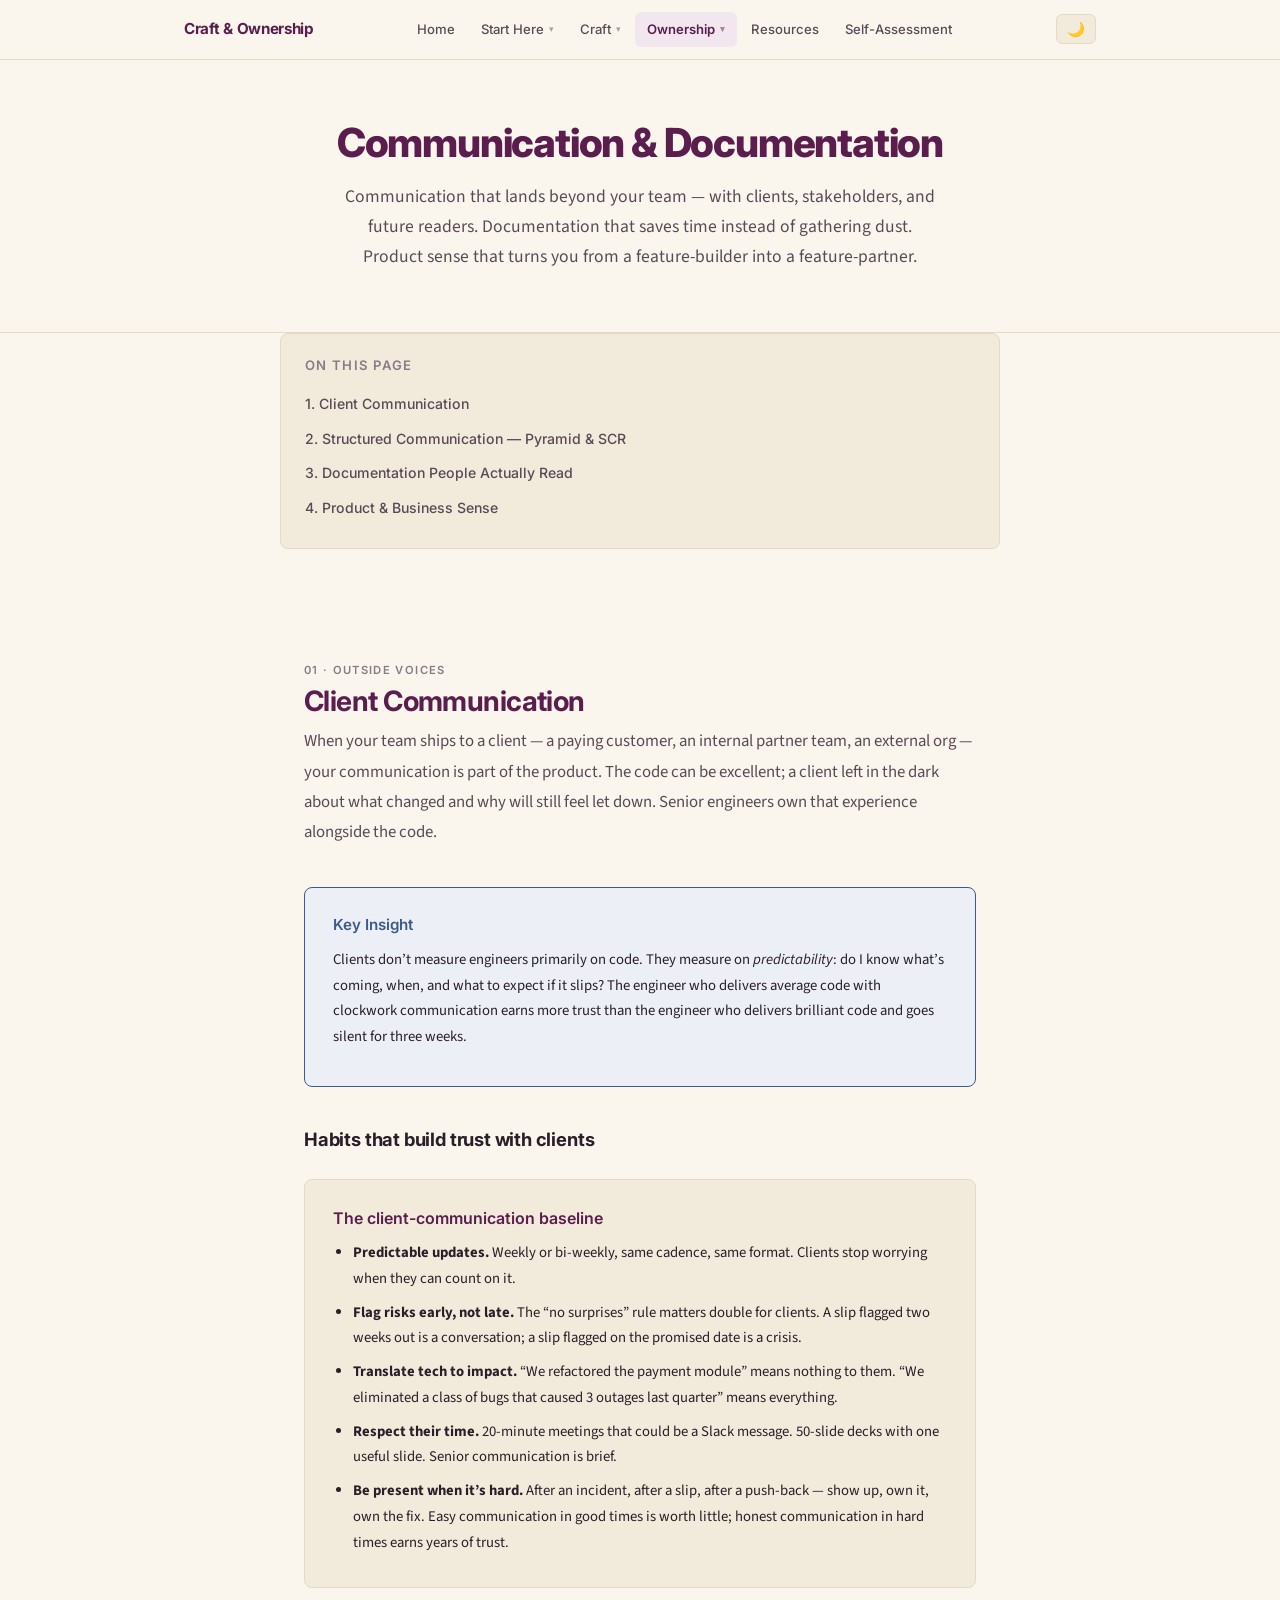
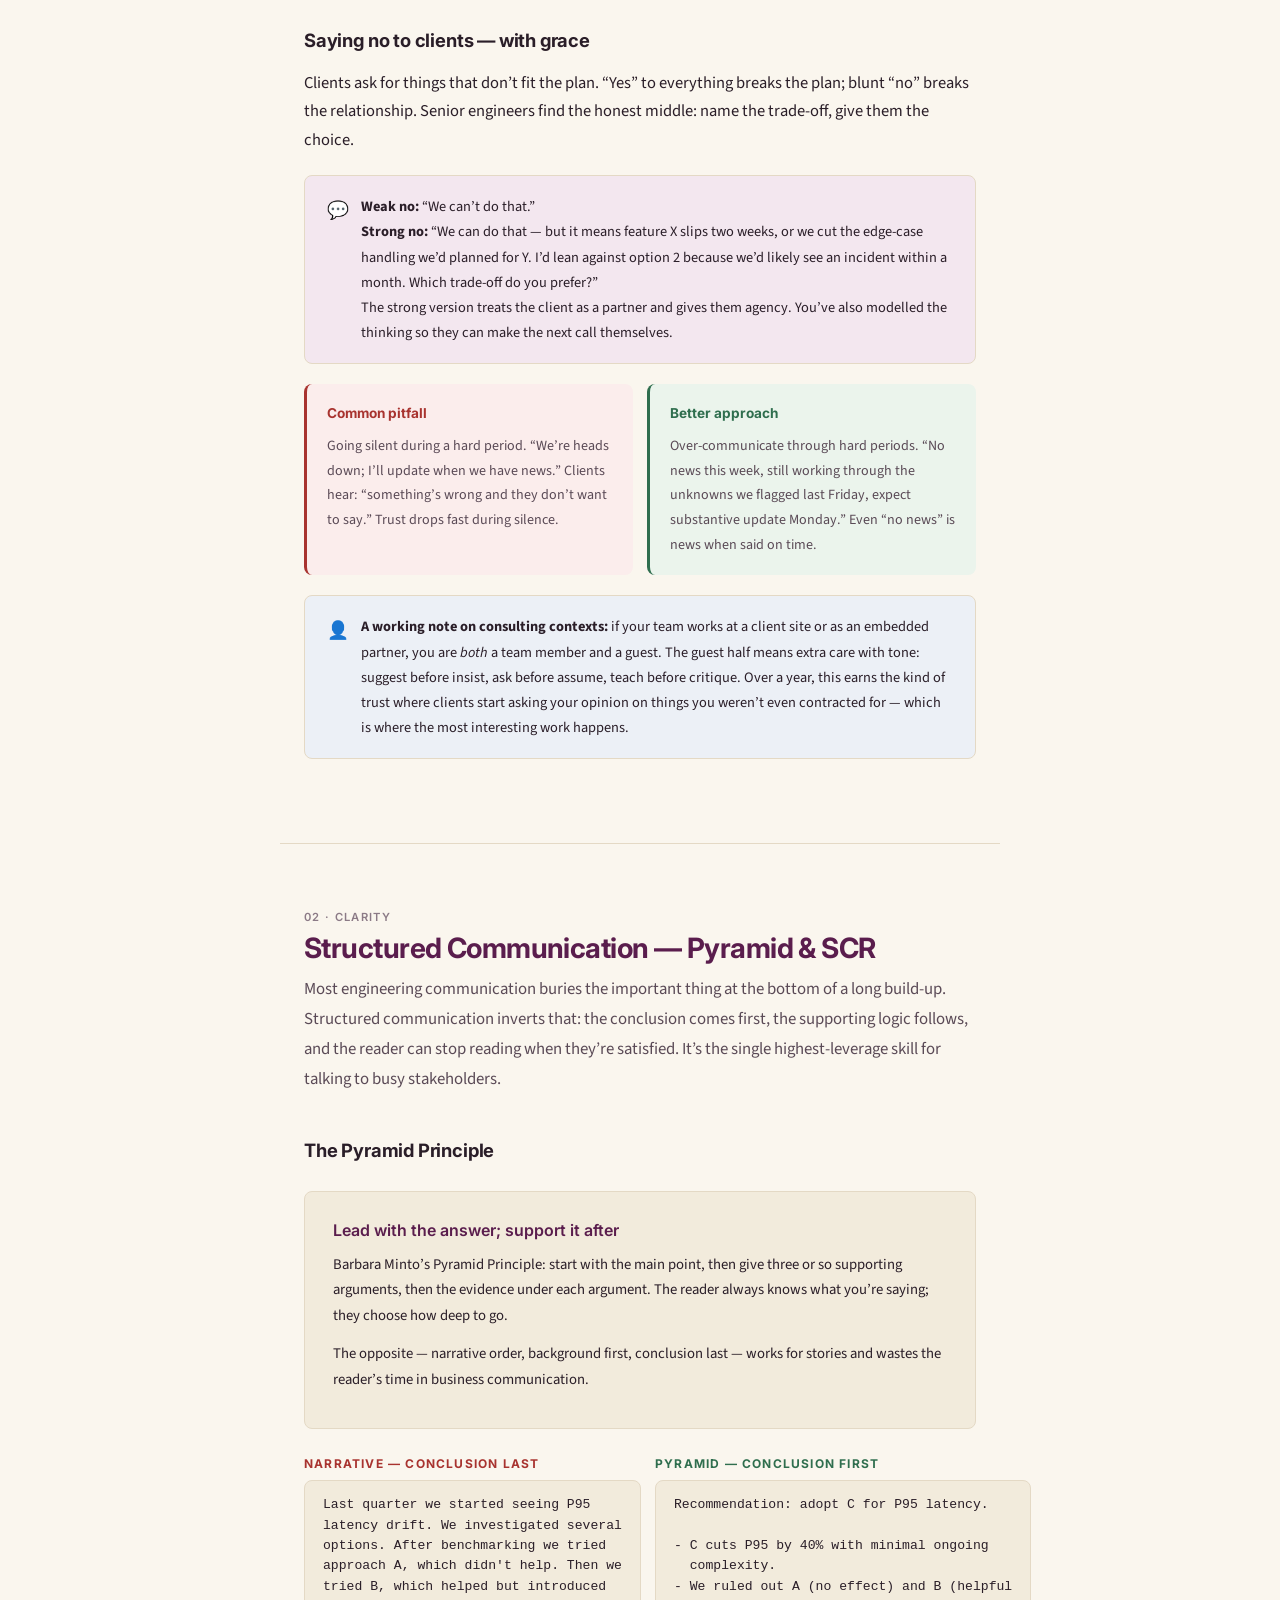
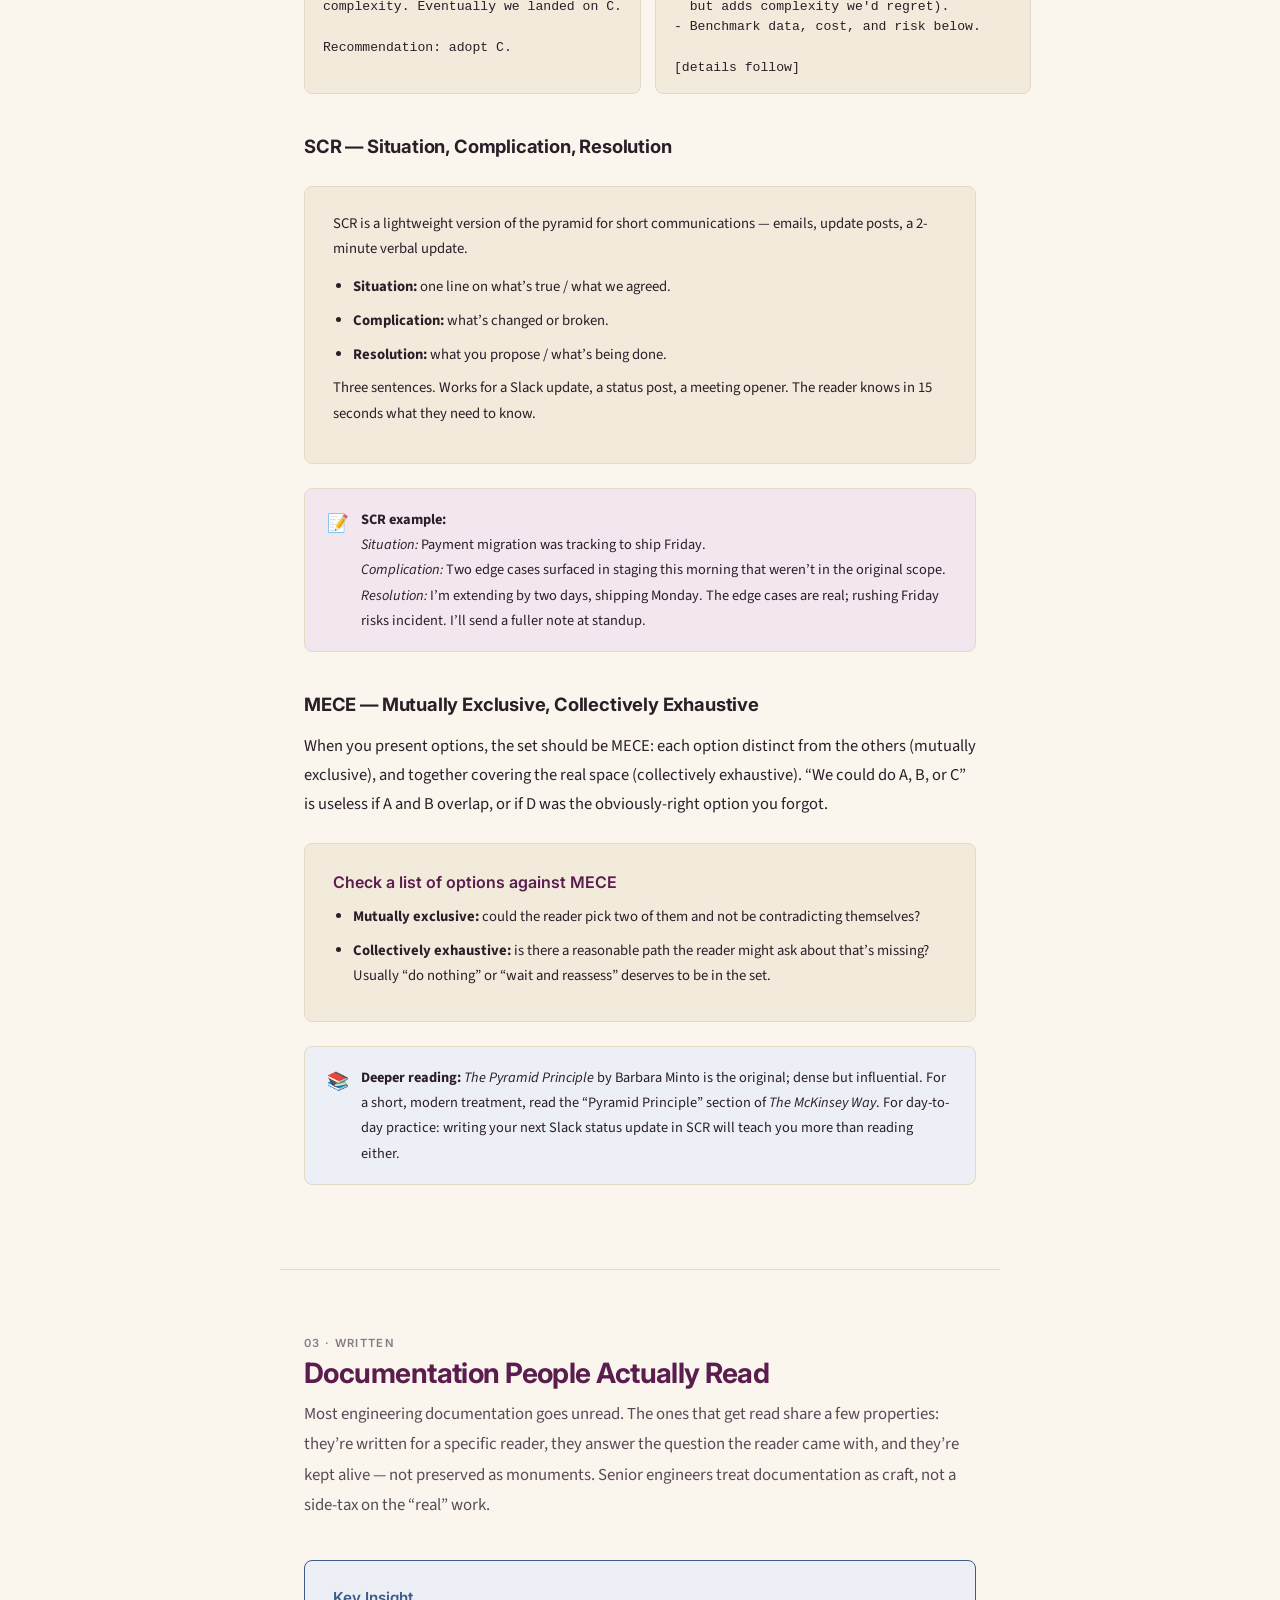
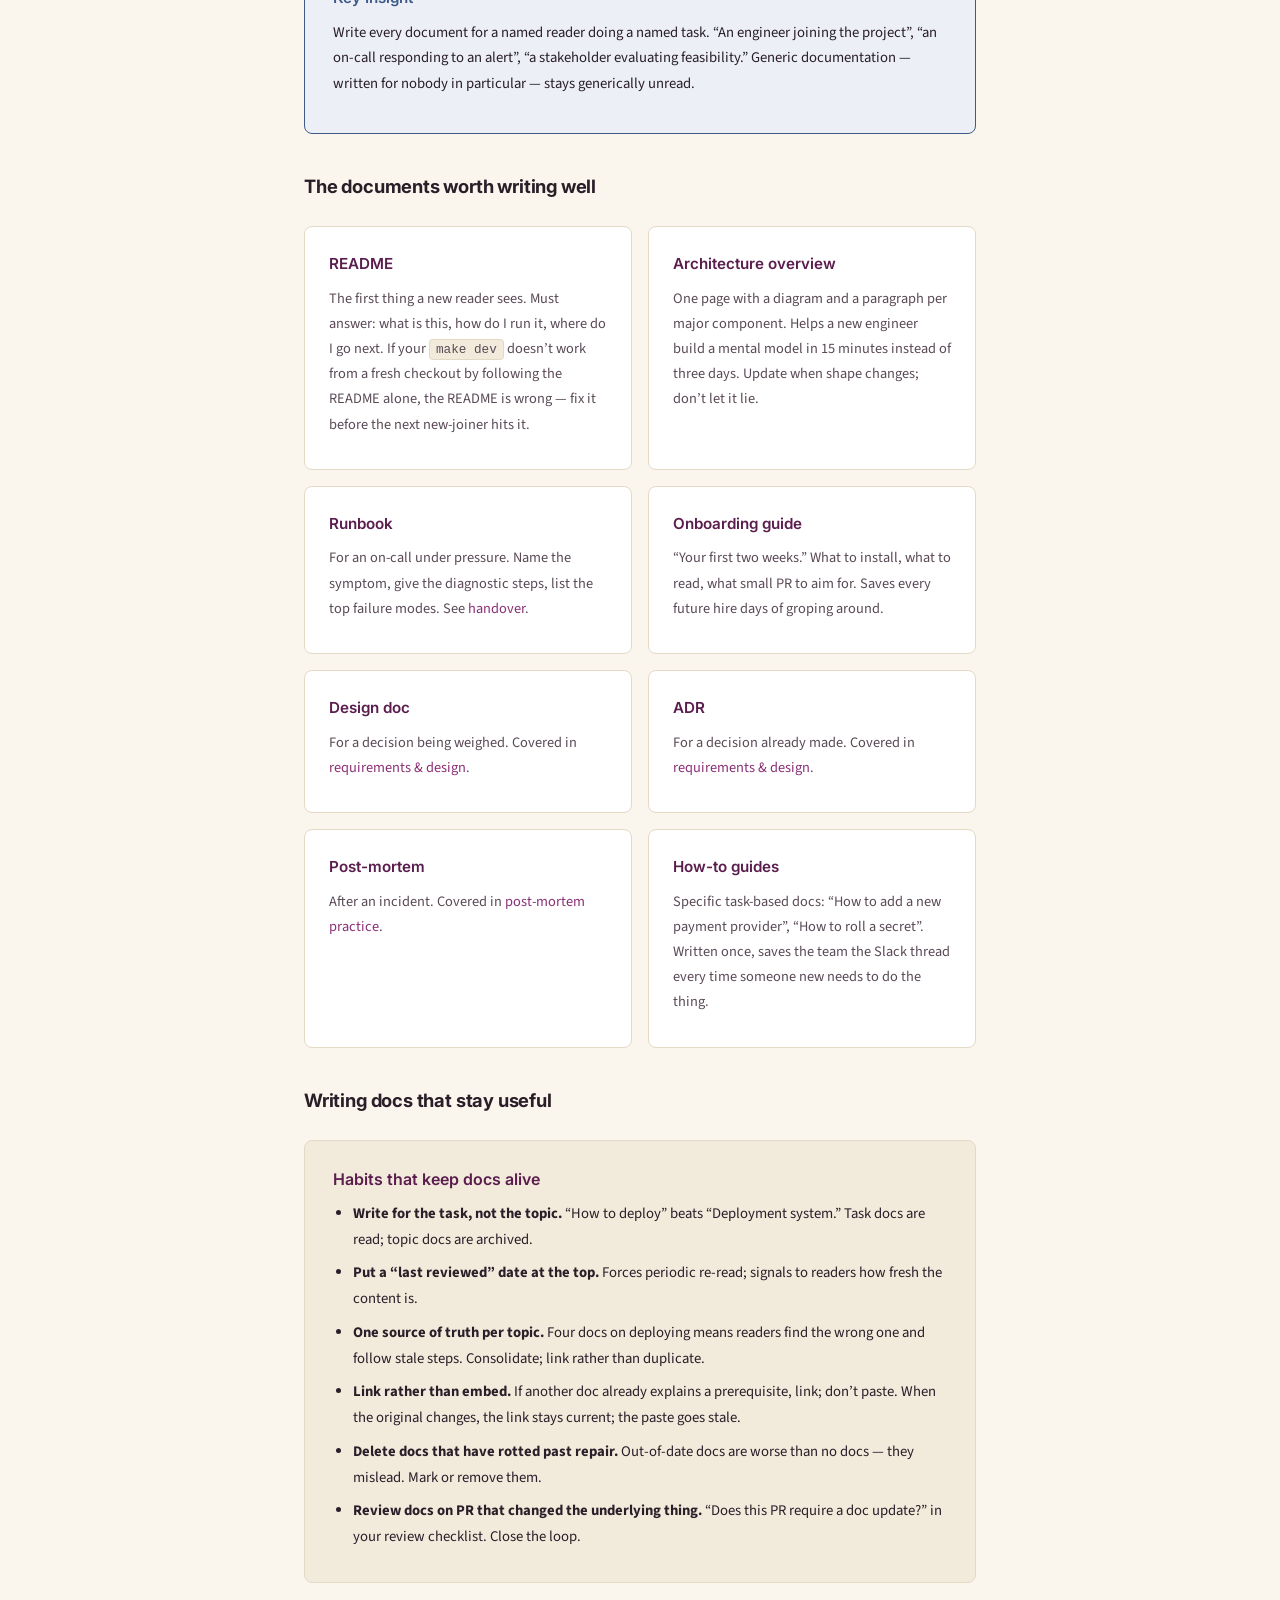
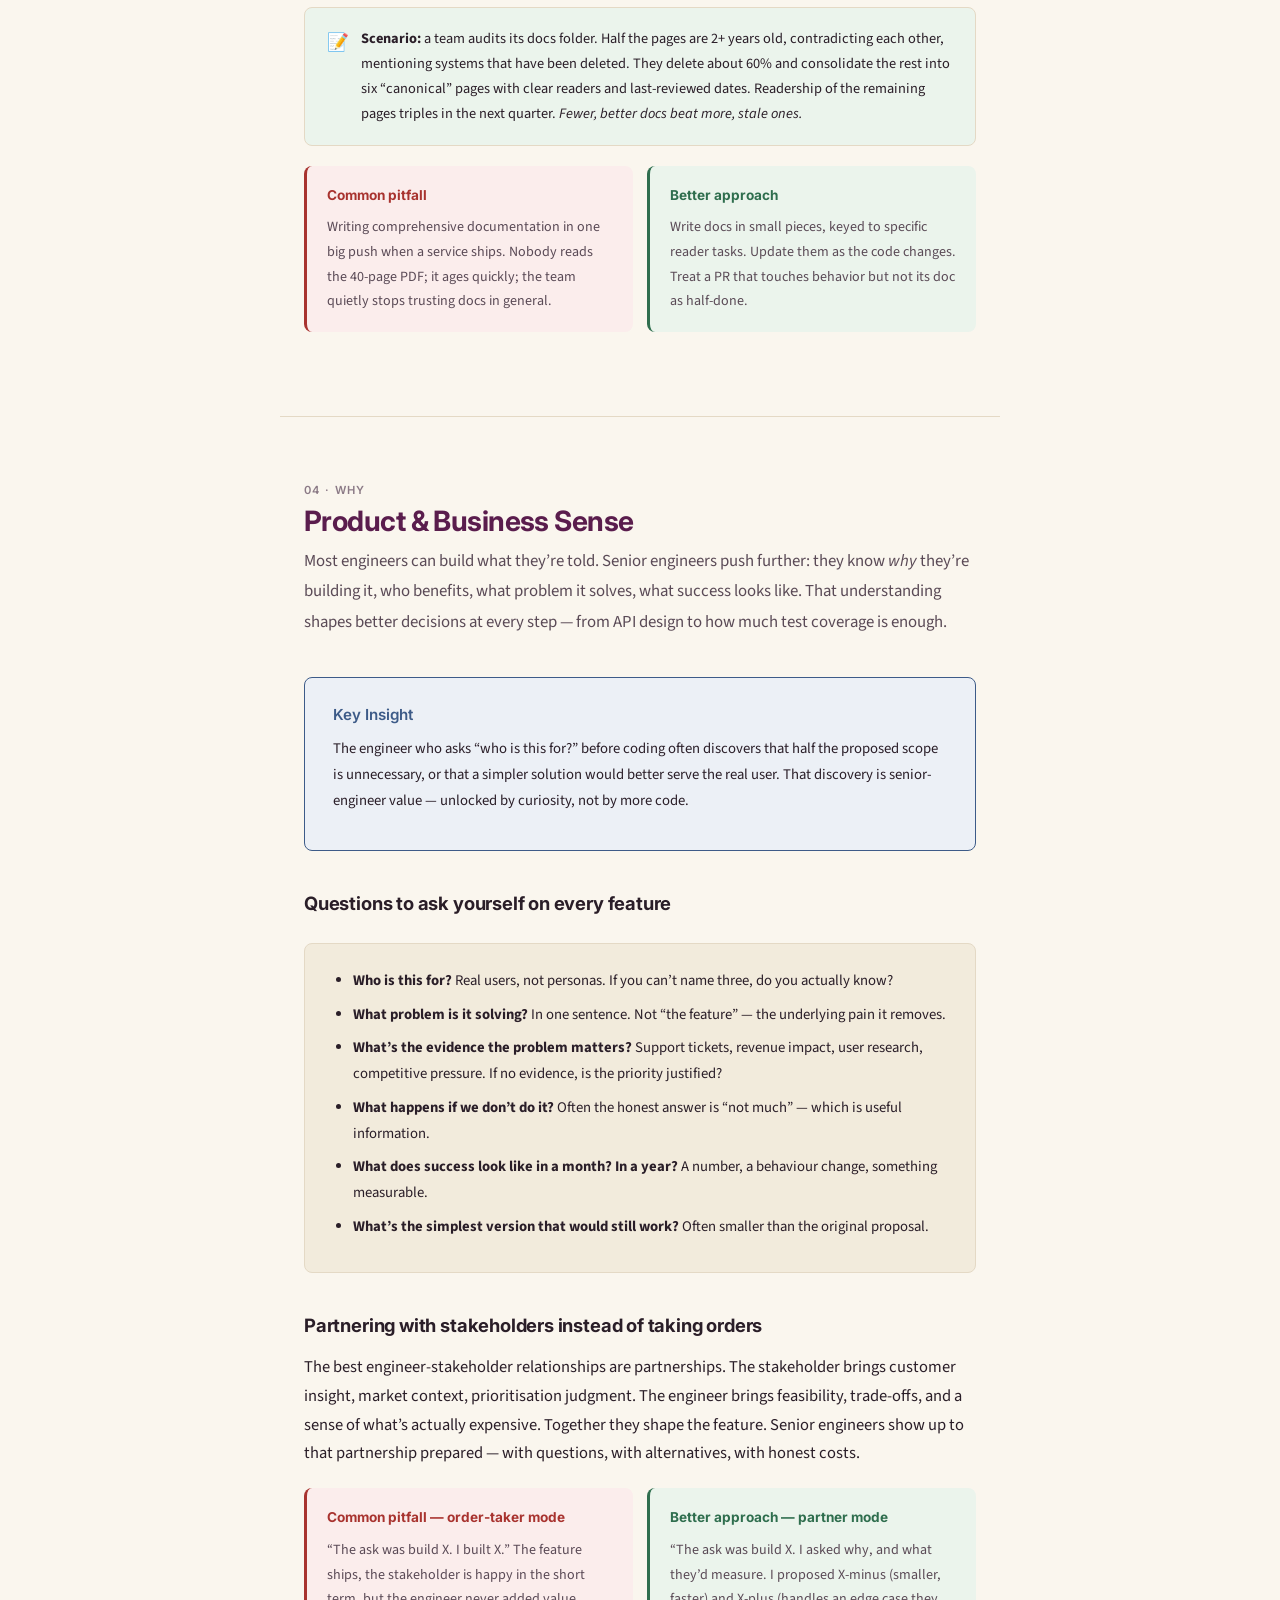
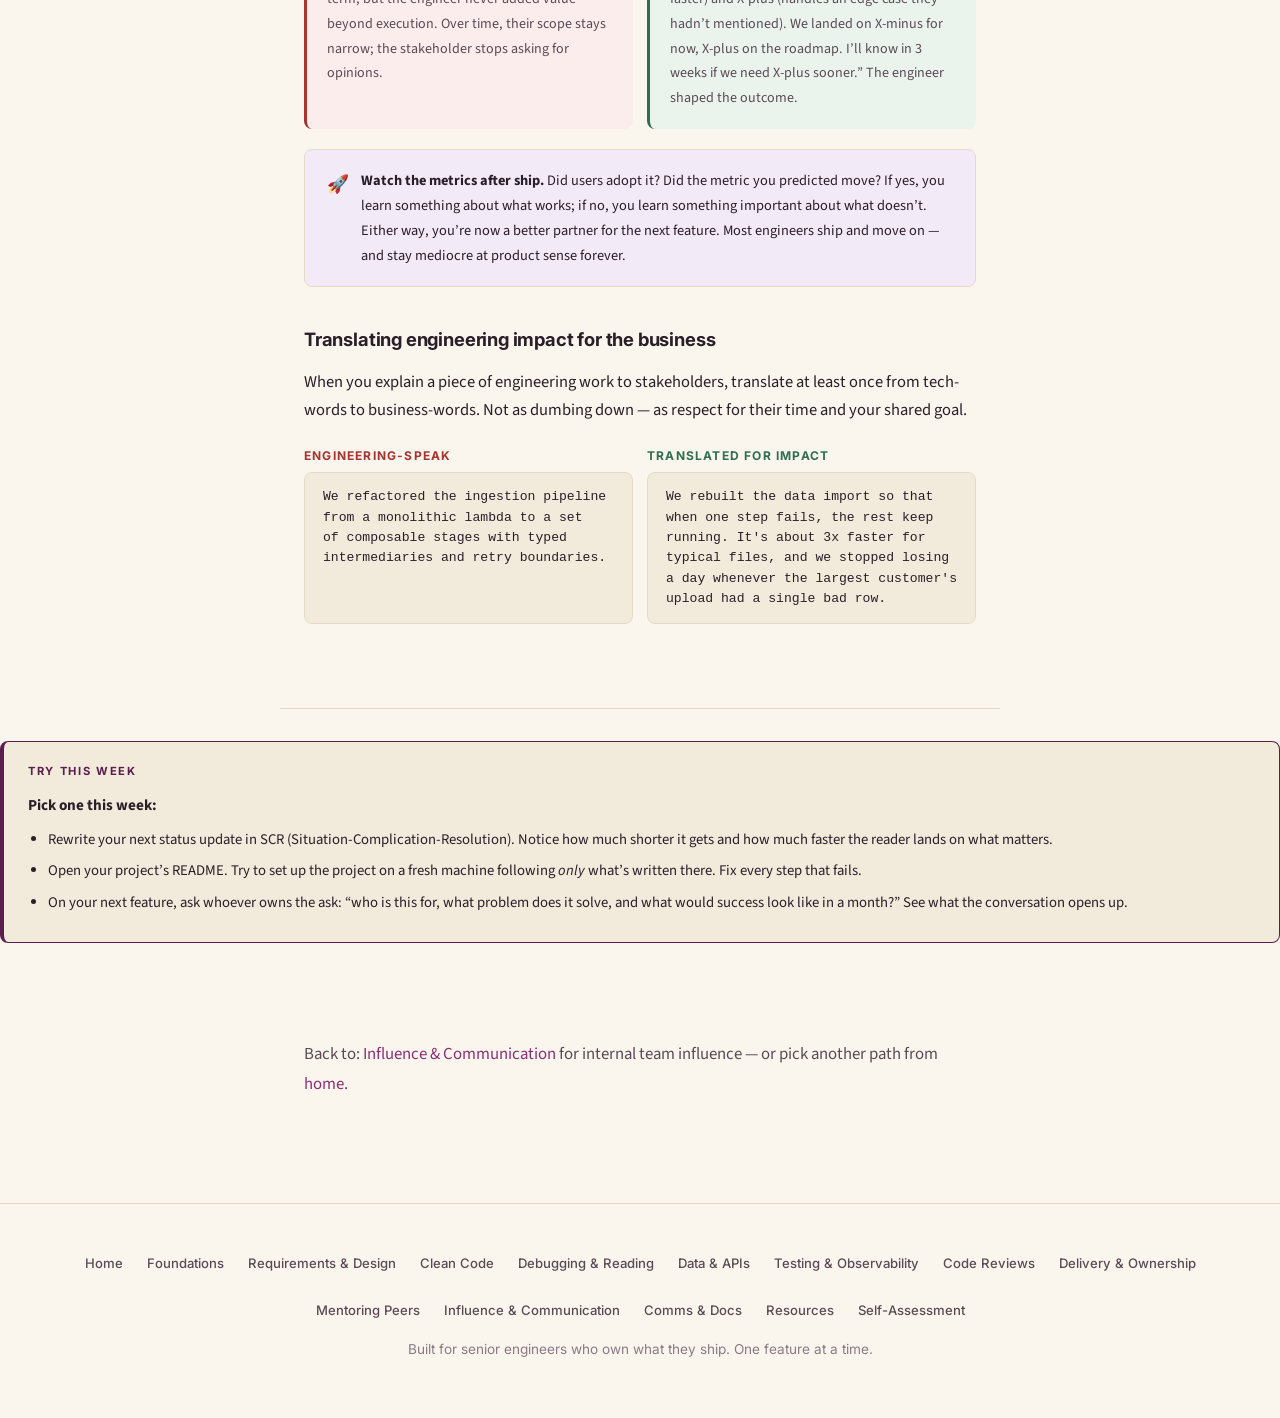
==== commit 9f8a9666: "Drop role-assumption language across the guide Replace scenario usage of PM/QA/manager with team-str" ====
--- a/communication-docs.html
+++ b/communication-docs.html
@@ -212,7 +212,7 @@
 
     <div class="key-insight">
       <h4>Key Insight</h4>
-      <p>Write every document for a named reader doing a named task. &ldquo;An engineer joining the project&rdquo;, &ldquo;an on-call responding to an alert&rdquo;, &ldquo;a PM evaluating feasibility.&rdquo; Generic documentation &mdash; written for nobody in particular &mdash; stays generically unread.</p>
+      <p>Write every document for a named reader doing a named task. &ldquo;An engineer joining the project&rdquo;, &ldquo;an on-call responding to an alert&rdquo;, &ldquo;a stakeholder evaluating feasibility.&rdquo; Generic documentation &mdash; written for nobody in particular &mdash; stays generically unread.</p>
     </div>
 
     <h3>The documents worth writing well</h3>
@@ -308,17 +308,17 @@
       </ul>
     </div>
 
-    <h3>Partnering with PMs instead of being managed by them</h3>
-    <p>The best engineer-PM relationships are partnerships. The PM brings customer insight, market context, prioritisation judgment. The engineer brings feasibility, trade-offs, and a sense of what&rsquo;s actually expensive. Together they shape the feature. Senior engineers show up to that partnership prepared &mdash; with questions, with alternatives, with honest costs.</p>
+    <h3>Partnering with stakeholders instead of taking orders</h3>
+    <p>The best engineer-stakeholder relationships are partnerships. The stakeholder brings customer insight, market context, prioritisation judgment. The engineer brings feasibility, trade-offs, and a sense of what&rsquo;s actually expensive. Together they shape the feature. Senior engineers show up to that partnership prepared &mdash; with questions, with alternatives, with honest costs.</p>
 
     <div class="pattern-grid">
       <div class="pitfall">
         <h5>Common pitfall &mdash; order-taker mode</h5>
-        <p>&ldquo;PM said build X. I built X.&rdquo; The feature ships, the PM is happy in the short term, but the engineer never added value beyond execution. Over time, their scope stays narrow; the PM stops asking for opinions.</p>
+        <p>&ldquo;The ask was build X. I built X.&rdquo; The feature ships, the stakeholder is happy in the short term, but the engineer never added value beyond execution. Over time, their scope stays narrow; the stakeholder stops asking for opinions.</p>
       </div>
       <div class="better">
         <h5>Better approach &mdash; partner mode</h5>
-        <p>&ldquo;PM said build X. I asked why, and what they&rsquo;d measure. I proposed X-minus (smaller, faster) and X-plus (handles an edge case they hadn&rsquo;t mentioned). We landed on X-minus for now, X-plus on the roadmap. I&rsquo;ll know in 3 weeks if we need X-plus sooner.&rdquo; The engineer shaped the outcome.</p>
+        <p>&ldquo;The ask was build X. I asked why, and what they&rsquo;d measure. I proposed X-minus (smaller, faster) and X-plus (handles an edge case they hadn&rsquo;t mentioned). We landed on X-minus for now, X-plus on the roadmap. I&rsquo;ll know in 3 weeks if we need X-plus sooner.&rdquo; The engineer shaped the outcome.</p>
       </div>
     </div>
 
@@ -359,7 +359,7 @@
     <ul>
       <li>Rewrite your next status update in SCR (Situation-Complication-Resolution). Notice how much shorter it gets and how much faster the reader lands on what matters.</li>
       <li>Open your project&rsquo;s README. Try to set up the project on a fresh machine following <em>only</em> what&rsquo;s written there. Fix every step that fails.</li>
-      <li>On your next feature, ask your PM: &ldquo;who is this for, what problem does it solve, and what would success look like in a month?&rdquo; See what the conversation opens up.</li>
+      <li>On your next feature, ask whoever owns the ask: &ldquo;who is this for, what problem does it solve, and what would success look like in a month?&rdquo; See what the conversation opens up.</li>
     </ul>
   </div>
 
